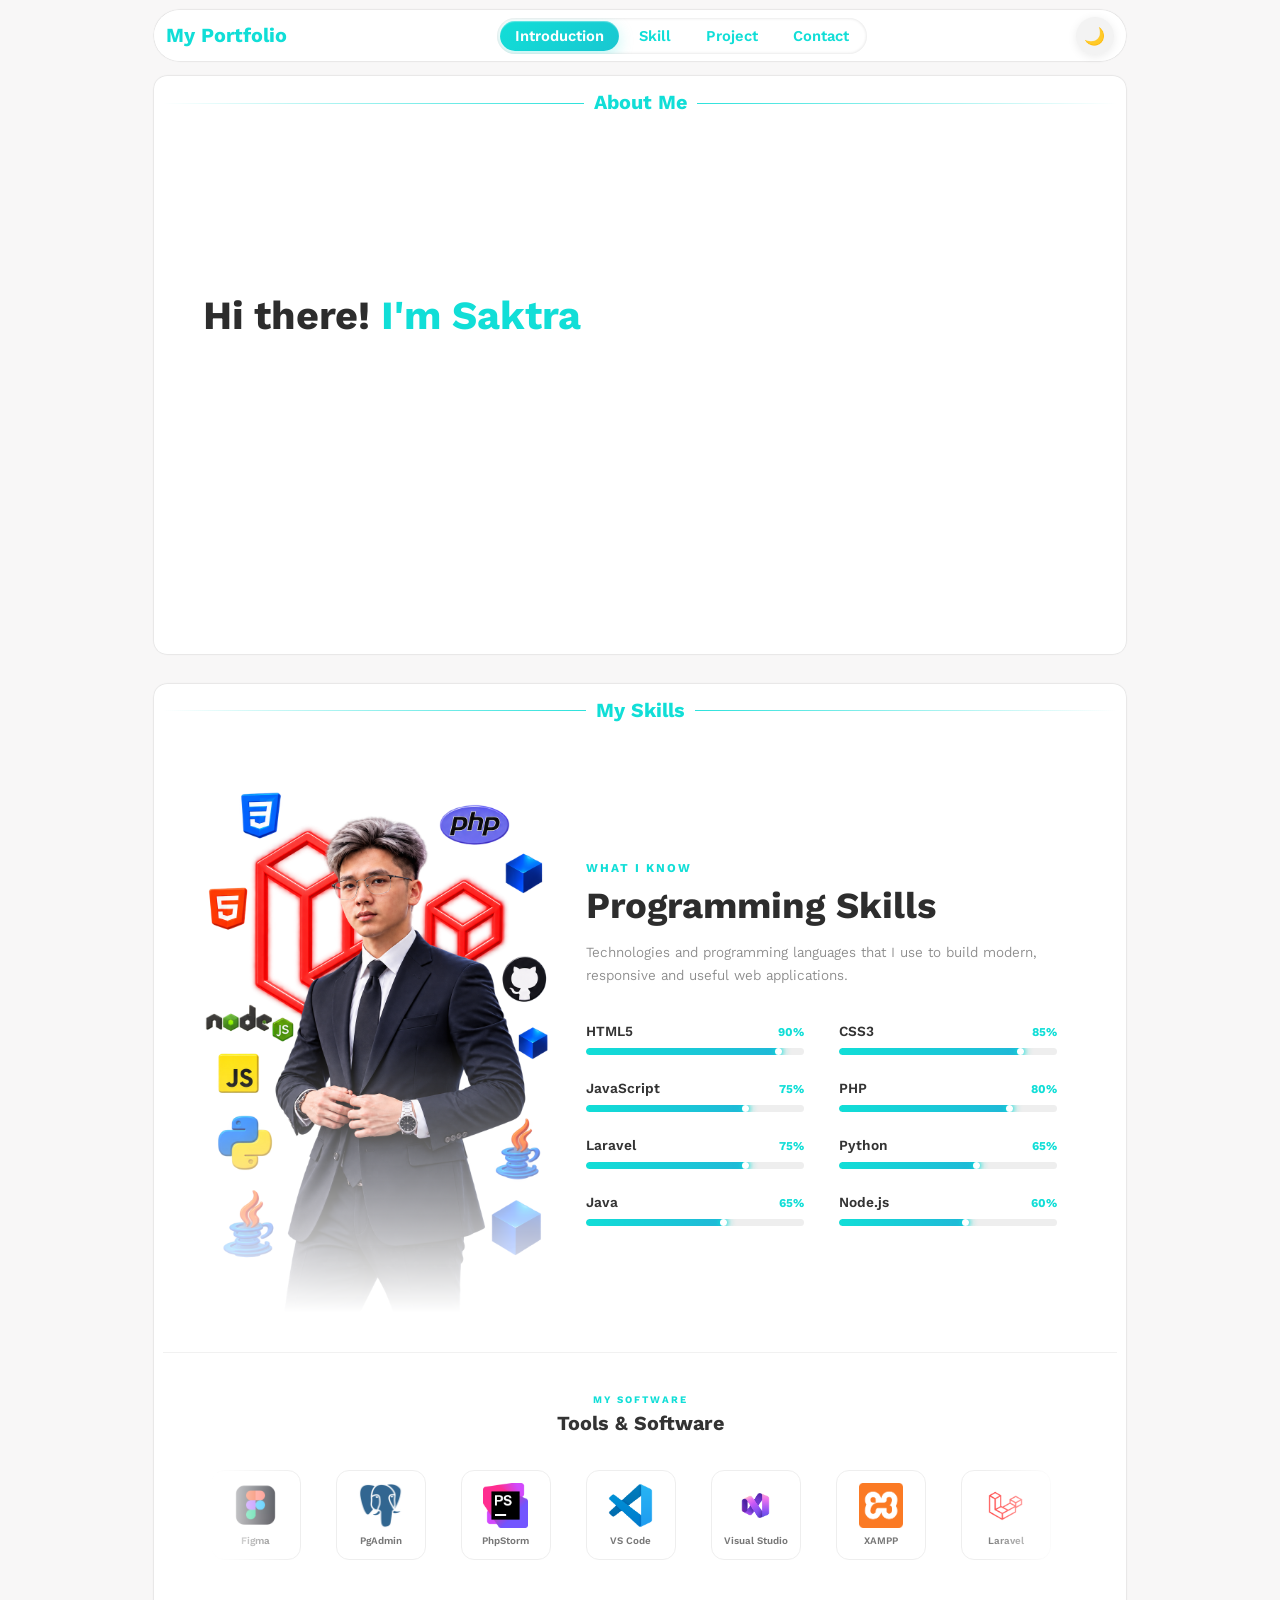
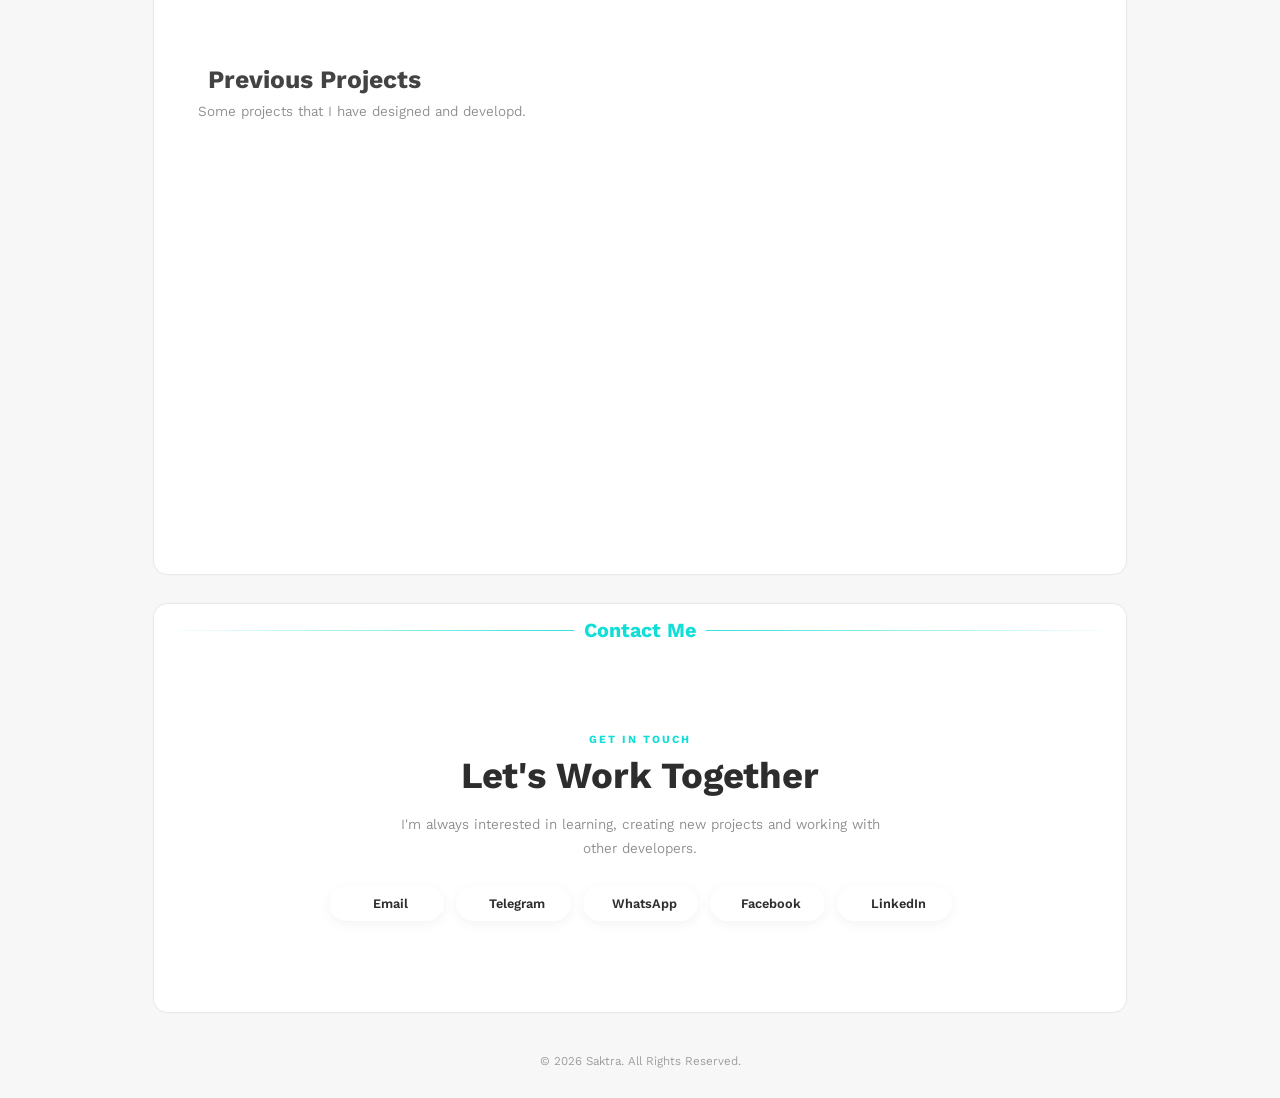
==== index.html @ 8931d5c2 "Update index.html" ====
<!doctype html>
<html lang="en">
  <head>
    <meta charset="UTF-8" />

    <meta name="viewport" content="width=device-width, initial-scale=1.0" />
    <link
      rel="stylesheet"
      href="https://cdn-uicons.flaticon.com/4.0.0/uicons-brands/css/uicons-brands.css"
    />
    <link
      rel="stylesheet"
      href="https://cdn-uicons.flaticon.com/4.0.0/uicons-bold-straight/css/uicons-bold-straight.css"
    />

    <link rel="stylesheet" href="../css/index.css" />

    <title>My Profile</title>
  </head>

  <body>
    <!-- ==================================================
     HEADER
================================================== -->

    <header>
      <h1>My Portfolio</h1>

      <nav id="navbar">
          <span class="nav-bg"></span>
          <a href="#introduction" class="nav-link active">Introduction</a>
          <a href="#skill" class="nav-link">Skill</a>
          <a href="#myProject" class="nav-link">Project</a>
          <a href="#contact" class="nav-link">Contact</a>
      </nav>

      <button id="themeToggle" class="theme-toggle" aria-label="Change theme">
          <span class="theme-icon">🌙</span>
      </button>
    </header>

    <!-- ==================================================
     MAIN
================================================== -->

    <main>
      <!-- ==================================================
         ABOUT ME
    ================================================== -->

      <section id="introduction">
        <div class="about">
          <hr class="hr-text" data-content="About Me" />

          <div class="about-me">
            <!-- ===============================
                     TEXT
                ================================ -->

            <div class="text">
              <h2>
                <span id="helloText" class="hello-text"></span>

                <span id="nameText" class="name-text"></span>
              </h2>

              <p id="text1"></p>

              <p id="text2"></p>

              <p id="text3"></p>
            </div>
          </div>
        </div>
      </section>

      <!-- ==================================================
         SKILLS
    ================================================== -->

      <aside id="skill">
        <hr class="hr-text" data-content="My Skills" />

        <div class="skill-section">
          <!-- ==================================================
                 LEFT PHOTO
            ================================================== -->

          <div class="skill-photo">
            <img src="/image/my_photo4.png" alt="Saktra" />
          </div>

          <!-- ==================================================
                 RIGHT SKILLS
            ================================================== -->

          <div class="skill-content">
            <span class="skill-small-title"> WHAT I KNOW </span>

            <h2>Programming Skills</h2>

            <p class="skill-description">
              Technologies and programming languages that I use to build modern,
              responsive and useful web applications.
            </p>

            <div class="skills-list">
              <!-- HTML -->

              <div class="skill-item">
                <div class="skill-info">
                  <span>HTML5</span>

                  <span>90%</span>
                </div>

                <div class="skill-bar">
                  <div class="skill-progress" data-width="90%"></div>
                </div>
              </div>

              <!-- CSS -->

              <div class="skill-item">
                <div class="skill-info">
                  <span>CSS3</span>

                  <span>85%</span>
                </div>

                <div class="skill-bar">
                  <div class="skill-progress" data-width="85%"></div>
                </div>
              </div>

              <!-- JAVASCRIPT -->

              <div class="skill-item">
                <div class="skill-info">
                  <span>JavaScript</span>

                  <span>75%</span>
                </div>

                <div class="skill-bar">
                  <div class="skill-progress" data-width="75%"></div>
                </div>
              </div>

              <!-- PHP -->

              <div class="skill-item">
                <div class="skill-info">
                  <span>PHP</span>

                  <span>80%</span>
                </div>

                <div class="skill-bar">
                  <div class="skill-progress" data-width="80%"></div>
                </div>
              </div>

              <!-- LARAVEL -->

              <div class="skill-item">
                <div class="skill-info">
                  <span>Laravel</span>

                  <span>75%</span>
                </div>

                <div class="skill-bar">
                  <div class="skill-progress" data-width="75%"></div>
                </div>
              </div>

              <!-- PYTHON -->

              <div class="skill-item">
                <div class="skill-info">
                  <span>Python</span>

                  <span>65%</span>
                </div>

                <div class="skill-bar">
                  <div class="skill-progress" data-width="65%"></div>
                </div>
              </div>

              <!-- JAVA -->

              <div class="skill-item">
                <div class="skill-info">
                  <span>Java</span>

                  <span>65%</span>
                </div>

                <div class="skill-bar">
                  <div class="skill-progress" data-width="65%"></div>
                </div>
              </div>

              <!-- NODE -->

              <div class="skill-item">
                <div class="skill-info">
                  <span>Node.js</span>

                  <span>60%</span>
                </div>

                <div class="skill-bar">
                  <div class="skill-progress" data-width="60%"></div>
                </div>
              </div>
            </div>
          </div>
        </div>

        <!-- ==================================================
             SOFTWARE / TOOLS
        ================================================== -->

        <div class="skill-tools">
          <div class="tools-title">
            <span> MY SOFTWARE </span>

            <h3>Tools & Software</h3>
          </div>

          <div class="tools-container">
            <div class="tools-wrapper">
              <!-- ===============================
                         FIRST GROUP
                    ================================ -->

              <div class="tool-item">
                <img src="/image/figma.png" alt="Figma" />

                <span> Figma </span>
              </div>

              <div class="tool-item">
                <img src="/image/pgadmin.png" alt="PgAdmin" />

                <span> PgAdmin </span>
              </div>

              <div class="tool-item">
                <img src="/image/PhpStorm.png" alt="PhpStorm" />

                <span> PhpStorm </span>
              </div>

              <div class="tool-item">
                <img src="/image/vs_code.png" alt="VS Code" />

                <span> VS Code </span>
              </div>

              <div class="tool-item">
                <img src="/image/vs_stu.png" alt="Visual Studio" />

                <span> Visual Studio </span>
              </div>

              <div class="tool-item">
                <img src="/image/xampp.png" alt="XAMPP" />

                <span> XAMPP </span>
              </div>

              <div class="tool-item">
                <img src="/image/laravel.png" alt="Laravel" />

                <span> Laravel </span>
              </div>

              <!-- ===============================
                         DUPLICATE FOR LOOP
                    ================================ -->

              <div class="tool-item">
                <img src="/image/figma.png" alt="Figma" />

                <span> Figma </span>
              </div>

              <div class="tool-item">
                <img src="/image/pgadmin.png" alt="PgAdmin" />

                <span> PgAdmin </span>
              </div>

              <div class="tool-item">
                <img src="/image/PhpStorm.png" alt="PhpStorm" />

                <span> PhpStorm </span>
              </div>

              <div class="tool-item">
                <img src="/image/vs_code.png" alt="VS Code" />

                <span> VS Code </span>
              </div>

              <div class="tool-item">
                <img src="/image/vs_stu.png" alt="Visual Studio" />

                <span> Visual Studio </span>
              </div>

              <div class="tool-item">
                <img src="/image/xampp.png" alt="XAMPP" />

                <span> XAMPP </span>
              </div>

              <div class="tool-item">
                <img src="/image/laravel.png" alt="Laravel" />

                <span> Laravel </span>
              </div>
            </div>
          </div>
        </div>

        <!-- ==================================================
         PROJECT
    ================================================== -->

        <div class="contianer-project" id="myProject">
          <h1><i class="fi fi-bs-workflow-setting"></i> Previous Projects</h1>
          <p>Some projects that I have designed and developd.</p>

          <div class="gr-box">
            <div class="box" id="system">
                <a href="project/system/system_cle/app/index.html">
                  <img src="../image/web.png" alt="">
                  <div class="container-box">
                    <div class="icon-box">
                      <i class="fi fi-brands-microsoft-edge"></i>
                    </div>
                    <div>
                      <p>System</p>
                    </div>
                  </div>
                </a>
            </div>

            <div class="box" id="website">
              <a href="#">
                <img src="../image/website.png" alt="">
                <div class="container-box">
                  <div class="icon-box">
                    <i class="fi fi-brands-github"></i>
                  </div>
                  <div>
                    <p>Website</p>
                  </div>
                </div>
              </a>
            </div>

            <div class="box" id="fun">
              <a href="project/ai/website_ai/web/index.html">
                <img src="../image/robot.png" alt="">
                <div class="container-box">
                  <div class="icon-box">
                    <i class="fi fi-brands-soundcloud"></i>
                  </div>
                  <div>
                    <p>For Fun</p>
                  </div>
                </div>
              </a>
            </div>
          </div>
        </div>
      </aside>

      <!-- ==================================================
         CONTACT
    ================================================== -->

      <article id="contact">
        <hr class="hr-text" data-content="Contact Me" />

        <div class="contact-content">
          <span>GET IN TOUCH</span>

          <h2>Let's Work Together</h2>

          <p>
            I'm always interested in learning, creating new projects and working
            with other developers.
          </p>

          <div class="contact-links">

            <!-- EMAIL -->
            <a href="mailto:saktra50@gmail.com"
              class="contact-social"
              title="Email">
              <i class="fi fi-bs-envelope"></i>
              <span>Email</span>
            </a>

            <!-- TELEGRAM -->
            <a href="https://t.me/sak01345"
              target="_blank"
              rel="noopener noreferrer"
              class="contact-social"
              title="Telegram">
              <i class="fi fi-brands-telegram"></i>
              <span>Telegram</span>
            </a>

            <!-- WHATSAPP -->
            <a href="https://wa.me/https://wa.me/qr/4WCIQ43LUJYQL1"
              target="_blank"
              rel="noopener noreferrer"
              class="contact-social"
              title="WhatsApp">
              <i class="fi fi-brands-whatsapp"></i>
              <span>WhatsApp</span>
            </a>

            <!-- FACEBOOK -->
            <a href="https://www.facebook.com/share/1QGTrPwDQg/?mibextid=wwXIfr"
              target="_blank"
              rel="noopener noreferrer"
              class="contact-social"
              title="Facebook">
              <i class="fi fi-brands-facebook"></i>
              <span>Facebook</span>
            </a>

            <!-- LINKEDIN -->
            <a href="https://www.linkedin.com/in/peann-phuong-saktra-959ab1427?utm_source=share_via&utm_content=profile&utm_medium=member_ios"
              target="_blank"
              rel="noopener noreferrer"
              class="contact-social"
              title="LinkedIn">
              <i class="fi fi-brands-linkedin"></i>
              <span>LinkedIn</span>
            </a>

          </div>
        </div>
      </article>
    </main>

    <!-- ==================================================
     FOOTER
================================================== -->

    <footer>
      <p>© 2026 Saktra. All Rights Reserved.</p>
    </footer>

    <script src="/js/index.js"></script>
  </body>
</html>
---- css/index.css ----
@import url("https://fonts.googleapis.com/css2?family=Kantumruy+Pro:wght@400;500;600;700;800&display=swap");

/* ==================================================
   RESET
================================================== */

* {
  margin: 0;
  padding: 0;

  box-sizing: border-box;

  font-family: "Kantumruy Pro", sans-serif;
}

html {
  scroll-behavior: smooth;
}

section,
aside,
article {
  scroll-margin-top: 100px;
}

body {
  background: #f8f7f7;

  color: #2d2d2d;
}

/* ==================================================
   HR TITLE
================================================== */

.hr-text {
  border: none;

  position: relative;

  text-align: center;

  margin: 5px 0 10px;
}

.hr-text::before {
  content: "";

  position: absolute;

  left: 0;

  top: 50%;

  width: 100%;

  height: 1px;

  background: linear-gradient(to right, transparent, #11ded7, transparent);
}

.hr-text::after {
  content: attr(data-content);

  position: relative;

  padding: 0 10px;

  background: #fff;

  color: #11ded7;

  font-size: 20px;

  font-weight: 700;
}

/* ==================================================
   HEADER
================================================== */

header {
  display: flex;

  align-items: center;

  justify-content: space-between;

  padding: 0.5% 1%;

  margin: 0.5% 20%;

  background: rgba(255, 255, 255, 0.95);

  border-radius: 50px;

  box-shadow: 0 0 1px 0.5px #dadada;

  position: sticky;

  top: 10px;

  z-index: 1000;

  isolation: isolate;

  backdrop-filter: blur(10px);

  -webkit-backdrop-filter: blur(10px);
}

header h1 {
  font-size: 20px;

  font-weight: 800;

  color: #11ded7;
}

/* ==================================================
   NAVIGATION
================================================== */

nav {
  display: flex;
  align-items: center;
  gap: 5px;
  position: relative;
  padding: 3px;
  background: #fff;
  border-radius: 50px;
  box-shadow: 0 0 3px 0.5px #e4e4e4 inset;
  overflow: hidden;
}

/* ==================================================
   NAV LINKS
================================================== */

nav a {
  position: relative;
  z-index: 2;
  padding: 6px 15px;
  color: #11ded7;
  font-size: 15px;
  font-weight: 600;
  text-decoration: none;
  white-space: nowrap;
  border-radius: 50px;
  transition:
    color 0.3s ease,
    transform 0.25s ease;
}

nav a:hover:not(.active) {
  color: #08bdb7;
  transform: translateY(-1px);
}

nav a.active {
  color: #fff;
}
/* ==================================================
   NAV MOVING BACKGROUND
================================================== */

.nav-bg {
  position: absolute;
  top: 3px;
  left: 0;
  height: calc(100% - 6px);
  background: linear-gradient(135deg, #11ded7, #19c7d1);
  border-radius: 50px;
  z-index: 1;
  pointer-events: none;
  transition:
    transform 0.55s cubic-bezier(0.22, 1, 0.36, 1),
    width 0.55s cubic-bezier(0.22, 1, 0.36, 1);
  box-shadow:
    0 5px 15px rgba(17, 222, 215, 0.25),
    inset 0 1px 1px rgba(255, 255, 255, 0.35);
}

/* ==================================================
   MAIN
================================================== */

main {
  padding: 1% 20%;

  height: auto;
}

/* ==================================================
   SECTION
================================================== */

section,
aside,
article {
  background: #fff;

  width: 100%;

  height: auto;

  padding: 1%;

  box-shadow: 0 0 1px 0.5px #dadada;

  border-radius: 13px;
}

aside,
article {
  margin-top: 30px;
}

/* ==================================================
   ABOUT
================================================== */

.about {
  height: 100%;

  position: relative;

  overflow: hidden;
}

.about-me {
  min-height: 520px;

  display: flex;

  align-items: center;

  justify-content: space-between;

  position: relative;

  overflow: hidden;
}

/* ==================================================
   ABOUT TEXT
================================================== */

.about-me .text {
  position: relative;

  z-index: 10;

  width: 650px;

  padding: 90px 50px;

  animation: textContainerShow 0.8s ease forwards;
}

.about-me .text h2 {
  color: #2d2d2d;

  font-size: 2.5rem;

  font-weight: 800;

  line-height: 1.3;

  margin-bottom: 25px;
}

.hello-text {
  color: #2d2d2d;
}

.name-text {
  color: #11ded7;
}

.about-me .text p {
  color: gray;

  font-size: 14px;

  font-weight: 400;

  line-height: 1.8;

  margin-top: 18px;

  max-width: 570px;

  min-height: 25px;
}

/* ==================================================
   TYPE CURSOR
================================================== */

.typing-active::after {
  content: "|";

  color: #11ded7;

  font-weight: 900;

  margin-left: 3px;

  animation: blinkCursor 0.7s infinite;
}

@keyframes blinkCursor {
  0%,
  49% {
    opacity: 1;
  }

  50%,
  100% {
    opacity: 0;
  }
}

/* ==================================================
   ABOUT ANIMATION
================================================== */

@keyframes textContainerShow {
  from {
    opacity: 0;

    transform: translateY(15px);
  }

  to {
    opacity: 1;

    transform: translateY(0);
  }
}

/* ==================================================
   SKILL SECTION
================================================== */

.skill-section {
  display: flex;

  grid-template-columns: 42% 58%;

  align-items: center;

  min-height: 620px;

  padding: 10px 30px;
}

/* ==================================================
   SKILL PHOTO
================================================== */

.skill-photo {
  position: relative;

  display: flex;

  align-items: flex-end;

  justify-content: center;

  overflow: hidden;
}

.skill-photo img {
  position: relative;

  z-index: 2;

  width: 280px;

  max-width: 100%;

  display: block;

  object-fit: contain;

  /*
        Fade at bottom
    */

  -webkit-mask-image: linear-gradient(
    to top,

    transparent 0%,

    #000 50%,

    #000 100%
  );

  mask-image: linear-gradient(
    to top,

    transparent 0%,

    #000 50%,

    #000 100%
  );
}

/* ==================================================
   PHOTO BACKGROUND GLOW
================================================== */

/* ==================================================
   SKILL CONTENT
================================================== */

.skill-content {
  padding: 40px 30px;
}

.skill-small-title {
  display: inline-block;

  color: #11ded7;

  font-size: 12px;

  font-weight: 700;

  letter-spacing: 2px;

  margin-bottom: 8px;
}

.skill-content h2 {
  color: #2d2d2d;

  font-size: 2.3rem;

  font-weight: 800;

  line-height: 1.3;

  margin-bottom: 10px;
}

.skill-description {
  color: #8b8b8b;

  font-size: 14px;

  line-height: 1.7;

  max-width: 520px;

  margin-bottom: 35px;
}

/* ==================================================
   SKILLS LIST
================================================== */

.skills-list {
  display: grid;

  grid-template-columns: repeat(2, 1fr);

  column-gap: 35px;

  row-gap: 25px;
}

/* ==================================================
   SKILL ITEM
================================================== */

.skill-item {
  width: 100%;

  opacity: 0;

  transform: translateY(15px);

  transition:
    opacity 0.6s ease,
    transform 0.6s ease;
}

.skill-item.show {
  opacity: 1;

  transform: translateY(0);
}

/* ==================================================
   SKILL INFO
================================================== */

.skill-info {
  display: flex;

  justify-content: space-between;

  align-items: center;

  margin-bottom: 8px;
}

.skill-info span:first-child {
  color: #333;

  font-size: 14px;

  font-weight: 600;
}

.skill-info span:last-child {
  color: #11ded7;

  font-size: 12px;

  font-weight: 700;
}

/* ==================================================
   SKILL BAR
================================================== */

.skill-bar {
  width: 100%;

  height: 7px;

  background: #eeeeee;

  overflow: hidden;

  border-radius: 50px;
}

.skill-progress {
  position: relative;

  width: 0;

  height: 100%;

  background: linear-gradient(90deg, #11ded7, #20b7d7);

  border-radius: 50px;

  transition: width 1.4s cubic-bezier(0.22, 1, 0.36, 1);

  box-shadow: 0 0 10px rgba(17, 222, 215, 0.35);
}

/* ==================================================
   SKILL BAR DOT
================================================== */

.skill-progress::after {
  content: "";

  position: absolute;

  width: 7px;

  height: 7px;

  right: 0;

  top: 0;

  border-radius: 50%;

  background: #fff;

  box-shadow:
    0 0 4px #11ded7,
    0 0 8px #11ded7;
}

/* ==================================================
   TOOLS SECTION
================================================== */

.skill-tools {
  padding: 35px 0 45px;

  border-top: 1px solid #f1f1f1;
}

/* ==================================================
   TOOLS TITLE
================================================== */

.tools-title {
  text-align: center;

  margin-bottom: 10px;
}

.tools-title span {
  color: #11ded7;

  font-size: 10px;

  font-weight: 700;

  letter-spacing: 2px;
}

.tools-title h3 {
  color: #333;

  font-size: 20px;

  font-weight: 700;

  margin-top: 5px;
}

/* ==================================================
   TOOL CONTAINER
================================================== */

.tools-container {
  width: 90%;

  margin: 20px auto 0;

  padding: 15px 0;

  overflow: hidden;

  -webkit-mask-image: linear-gradient(
    to right,

    transparent,
    #000 10%,

    #000 90%,

    transparent
  );

  mask-image: linear-gradient(
    to right,

    transparent,
    #000 10%,

    #000 90%,

    transparent
  );
}

/* ==================================================
   TOOLS WRAPPER
================================================== */

.tools-wrapper {
  display: flex;

  align-items: center;

  width: max-content;

  animation: toolScroll 18s linear infinite;
}

.tools-wrapper:hover {
  animation-play-state: paused;
}

/* ==================================================
   TOOL ITEM
================================================== */

.tool-item {
  width: 90px;

  height: 90px;

  margin-right: 35px;

  padding: 10px;

  flex-shrink: 0;

  display: flex;

  flex-direction: column;

  justify-content: center;

  align-items: center;

  gap: 7px;

  background: #fff;

  border: 1px solid #eeeeee;

  border-radius: 13px;

  transition:
    transform 0.3s ease,
    box-shadow 0.3s ease,
    border-color 0.3s ease;
}

.tool-item:hover {
  transform: translateY(-7px);

  border-color: rgba(17, 222, 215, 0.8);

  box-shadow: 0 8px 25px rgba(17, 222, 215, 0.15);
}

.tool-item img {
  width: 45px;

  height: 45px;

  object-fit: contain;
}

.tool-item span {
  color: #777;

  font-size: 10px;

  font-weight: 600;
}

/* ==================================================
   TOOL SCROLL ANIMATION
================================================== */

@keyframes toolScroll {
  from {
    transform: translateX(0);
  }

  to {
    transform: translateX(-50%);
  }
}

/* ==================================================
   CONTACT
================================================== */

article {
  padding: 1%;
}

.contact-content {
  min-height: 350px;

  display: flex;

  flex-direction: column;

  align-items: center;

  justify-content: center;

  text-align: center;

  padding: 40px;
}

.contact-content > span {
  color: #11ded7;

  font-size: 11px;

  font-weight: 700;

  letter-spacing: 2px;

  margin-bottom: 8px;
}

.contact-content h2 {
  font-size: 2.3rem;

  font-weight: 800;

  color: #2d2d2d;

  margin-bottom: 15px;
}

.contact-content p {
  color: #8b8b8b;

  font-size: 14px;

  line-height: 1.7;

  max-width: 500px;

  margin-bottom: 25px;
}

/* ==================================================
   CONTACT BUTTON
================================================== */

.contact-btn {
  display: inline-block;

  padding: 10px 25px;

  background: #11ded7;

  color: #fff;

  text-decoration: none;

  font-size: 14px;

  font-weight: 600;

  border-radius: 50px;

  box-shadow: 0 6px 18px rgba(17, 222, 215, 0.3);

  transition:
    transform 0.3s ease,
    box-shadow 0.3s ease;
}

.contact-btn:hover {
  transform: translateY(-3px);

  box-shadow: 0 10px 25px rgba(17, 222, 215, 0.4);
}

/* ==================================================
   FOOTER
================================================== */

footer {
  padding: 30px 20px;

  text-align: center;
}

footer p {
  color: #999;

  font-size: 12px;
}

/* ==================================================
   PROJECT
================================================== */

.contianer-project {
  padding: 45px 35px;
  display: flex;
  flex-direction: column;
  gap: 8px;
}
.contianer-project h1 {
  display: flex;
  align-items: center;
  gap: 10px;
  color: #434343;
  font-size: 25px;
}
.contianer-project h1 i {
  color: #11ded7;
  font-size: 23px;
}

.contianer-project > p {
  color: #8b8b8b;
  font-size: 14px;
}

.gr-box {
  display: grid;
  grid-template-columns: repeat(3, minmax(0, 1fr));
  gap: 20px;
  margin-top: 25px;
}

.gr-box .box {
  width: 100%;
  min-height: 230px;
  position: relative;
  background: #fff;
  border: 1px solid #ececec;
  border-radius: 18px;
  overflow: hidden;
  opacity: 0;
  transform: translateY(35px);
  box-shadow: 0 5px 20px rgba(0, 0, 0, 0.05);
  transition:
    opacity 0.65s ease,
    transform 0.65s cubic-bezier(0.22, 1, 0.36, 1),
    box-shadow 0.35s ease,
    border-color 0.35s ease;
}

.gr-box .box.show {
  opacity: 1;
  transform: translateY(0);
}

.gr-box .box:hover {
  transform: translateY(-8px);
  border-color: rgba(17, 222, 215, 0.6);
  box-shadow: 0 15px 35px rgba(17, 222, 215, 0.15);
}

.gr-box .box::before {
  content: "";
  position: absolute;
  top: 0;
  left: 50%;
  width: 0;
  height: 3px;
  background: linear-gradient(90deg, #11ded7, #20b7d7);
  transform: translateX(-50%);
  transition: width 0.4s ease;
  z-index: 5;
}

.gr-box .box:hover::before {
  width: 100%;
}

.gr-box .box > a {
  width: 100%;
  height: 100%;
  min-height: 230px;
  display: flex;
  flex-direction: column;
  color: inherit;
  text-decoration: none;
}

.gr-box .box img {
  width: 100%;
  height: 135px;
  display: block;
  object-fit: cover;
  transition: transform 0.5s cubic-bezier(0.22, 1, 0.36, 1);
}
.gr-box .box:hover img {
  transform: scale(1.06);
}

/* CARD CONTENT */
.container-box {
  flex: 1;
  padding: 20px;
  display: flex;
  flex-direction: column;
  align-items: center;
  justify-content: center;
  gap: 12px;
  text-align: center;
}

/* CARDS WITHOUT IMAGE */
#website .container-box,
#fun .container-box {
  min-height: 230px;
}

/* ICON */
.icon-box {
  width: 65px;
  height: 65px;
  display: flex;
  align-items: center;
  justify-content: center;
  background: rgba(17, 222, 215, 0.08);
  border: 1px solid rgba(17, 222, 215, 0.15);
  border-radius: 16px;
  transition:
    transform 0.35s ease,
    background 0.35s ease,
    box-shadow 0.35s ease;
}
.icon-box i {
  display: flex;
  color: #11ded7;
  font-size: 30px;
}
.gr-box .box:hover .icon-box {
  transform: translateY(-4px) rotate(-3deg);
  background: #11ded7;
  box-shadow: 0 8px 20px rgba(17, 222, 215, 0.25);
}
.gr-box .box:hover .icon-box i {
  color: #fff;
}

/* TEXT */
.container-box p {
  color: #555;
  font-size: 16px;
  font-weight: 600;
  transition: color 0.3s ease;
}
.gr-box .box:hover .container-box p {
  color: #11aaa5;
}

/* RESPONSIVE */
@media (max-width: 850px) {
  .gr-box {
    grid-template-columns: repeat(2, 1fr);
  }
}
@media (max-width: 600px) {
  .contianer-project {
    padding: 30px 10px;
  }
  .contianer-project h1 {
    font-size: 21px;
  }
  .gr-box {
    grid-template-columns: 1fr;
    gap: 15px;
  }
  .gr-box .box,
  .gr-box .box > a {
    min-height: 210px;
  }
}
@media (prefers-reduced-motion: reduce) {
  .gr-box .box {
    opacity: 1;
    transform: none;
    transition: none;
  }
}

/* ==================================================
   RESPONSIVE LAPTOP
================================================== */

@media (max-width: 1400px) {
  header {
    margin: 0.5% 12%;
  }

  main {
    padding: 1% 12%;
  }

  .about-me .text {
    width: 600px;

    padding: 80px 40px;
  }

  .skill-photo img {
    width: 400px;
  }
}

/* ==================================================
   RESPONSIVE TABLET
================================================== */

@media (max-width: 1100px) {
  header {
    margin: 10px 5%;
  }

  main {
    padding: 1% 5%;
  }

  .about-me {
    min-height: 500px;
  }

  .about-me .text {
    width: 70%;

    padding: 60px 30px;
  }

  .about-me .text h2 {
    font-size: 2.1rem;
  }

  .skill-section {
    grid-template-columns:
      40%
      60%;

    padding: 30px 15px;
  }

  .skill-photo {
    min-height: 430px;
  }

  .skill-photo img {
    width: 350px;
  }

  .skill-content {
    padding: 20px;
  }

  .skill-content h2 {
    font-size: 2rem;
  }

  .skills-list {
    grid-template-columns: 1fr;
  }
}

/* ==================================================
   SMALL TABLET
================================================== */

@media (max-width: 850px) {
  header {
    flex-direction: column;

    gap: 10px;

    padding: 10px 15px;

    border-radius: 20px;
  }

  nav {
    width: 100%;

    justify-content: center;
  }

  nav a {
    font-size: 14px;

    padding: 5px 10px;
  }

  .about-me .text {
    width: 100%;

    text-align: center;

    padding: 60px 30px;
  }

  .skill-section {
    grid-template-columns: 1fr;

    padding: 30px 20px;
  }

  .skill-content {
    order: 1;

    padding: 20px 10px;
  }

  .skill-photo {
    order: 2;

    min-height: auto;

    margin-top: 20px;
  }

  .skill-photo img {
    width: 350px;
  }

  .skills-list {
    grid-template-columns: repeat(2, 1fr);
  }
}

/* ==================================================
   MOBILE
================================================== */

@media (max-width: 600px) {
  header {
    margin: 8px 10px;

    top: 5px;
  }

  header h1 {
    font-size: 17px;
  }

  nav {
    overflow-x: auto;

    justify-content: flex-start;
  }

  nav::-webkit-scrollbar {
    display: none;
  }

  nav a {
    white-space: nowrap;

    font-size: 12px;

    padding: 5px 9px;
  }

  main {
    padding: 10px;
  }

  section,
  aside,
  article {
    padding: 10px;
  }

  .about-me {
    min-height: 450px;
  }

  .about-me .text {
    padding: 50px 15px;
  }

  .about-me .text h2 {
    font-size: 1.8rem;
    margin-bottom: 20px;
  }

  .about-me .text p {
    font-size: 13px;

    line-height: 1.7;
  }

  .skill-section {
    padding: 25px 10px;
  }

  .skill-content {
    padding: 15px 5px;
  }

  .skill-content h2 {
    font-size: 1.7rem;
  }

  .skill-description {
    font-size: 13px;
  }

  .skills-list {
    grid-template-columns: 1fr;

    gap: 22px;
  }

  .skill-photo img {
    width: 300px;
  }

  .tool-item {
    width: 75px;

    height: 75px;

    margin-right: 20px;
  }

  .tool-item img {
    width: 37px;

    height: 37px;
  }

  .tool-item span {
    font-size: 8px;
  }

  .contact-content {
    padding: 40px 15px;
  }

  .contact-content h2 {
    font-size: 1.8rem;
  }
}

/* ==================================================
   VERY SMALL MOBILE
================================================== */

@media (max-width: 400px) {
  .about-me .text h2 {
    font-size: 1.55rem;
  }

  .about-me .text p {
    font-size: 12px;
  }

  .skill-content h2 {
    font-size: 1.5rem;
  }

  .skill-photo img {
    width: 260px;
  }
}

/* ==================================================
   LIGHT / DARK MODE
================================================== */
body {
  transition:
    background 0.4s ease,
    color 0.4s ease;
}

.theme-toggle {
  width: 38px;
  height: 38px;
  display: flex;
  align-items: center;
  justify-content: center;
  flex-shrink: 0;
  border: none;
  border-radius: 50%;
  background: #f3f3f3;
  color: #333;
  font-size: 17px;
  cursor: pointer;
  box-shadow: 0 2px 10px rgba(0, 0, 0, 0.08);
  transition:
    background 0.35s ease,
    transform 0.3s ease,
    box-shadow 0.3s ease;
}

.theme-toggle:hover {
  transform: rotate(15deg) scale(1.08);
  box-shadow: 0 5px 15px rgba(17, 222, 215, 0.2);
}

.theme-toggle:active {
  transform: scale(0.9);
}

.theme-icon {
  display: flex;
  align-items: center;
  justify-content: center;
  transition: transform 0.4s ease;
}

body.dark-mode {
  background: #111315;
  color: #f1f1f1;
}

body.dark-mode header {
  background: rgba(29, 31, 34, 0.95);
  box-shadow: 0 0 1px 0.5px #333;
}

body.dark-mode nav {
  background: #242629;
  box-shadow: 0 0 3px 0.5px #111 inset;
}

body.dark-mode nav a {
  color: #11ded7;
}

body.dark-mode nav a.active {
  color: #fff;
}

body.dark-mode section,
body.dark-mode aside,
body.dark-mode article {
  background: #1c1f22;
  box-shadow: 0 0 1px 0.5px #333;
}

body.dark-mode .hr-text::after {
  background: #1c1f22;
}

body.dark-mode .about-me .text h2,
body.dark-mode .hello-text,
body.dark-mode .skill-content h2,
body.dark-mode .tools-title h3,
body.dark-mode .contact-content h2,
body.dark-mode .contianer-project h1 {
  color: #f1f1f1;
}

body.dark-mode .about-me .text p,
body.dark-mode .skill-description,
body.dark-mode .contact-content p,
body.dark-mode .contianer-project > p {
  color: #aaa;
}

body.dark-mode .skill-info span:first-child {
  color: #ddd;
}

body.dark-mode .skill-bar {
  background: #33373b;
}

body.dark-mode .skill-tools {
  border-color: #303438;
}

body.dark-mode .tool-item {
  background: #24272a;
  border-color: #35393d;
}

body.dark-mode .tool-item span {
  color: #bbb;
}

body.dark-mode .gr-box .box {
  background: #24272a;
  border-color: #35393d;
  box-shadow: 0 5px 20px rgba(0, 0, 0, 0.25);
}

body.dark-mode .container-box p {
  color: #ddd;
}

body.dark-mode .theme-toggle {
  background: #2a2d30;
  color: #fff;
  box-shadow: 0 2px 12px rgba(0, 0, 0, 0.3);
}

body.dark-mode footer p {
  color: #777;
}

@media (max-width: 850px) {
  .theme-toggle {
    position: absolute;
    top: 10px;
    right: 12px;
  }
}

@media (max-width: 600px) {
  .theme-toggle {
    width: 34px;
    height: 34px;
    font-size: 15px;
  }
}

/* ==================================================
   DARK MODE ORANGE ACCENT
================================================== */

body.dark-mode header h1,
body.dark-mode nav a,
body.dark-mode .name-text,
body.dark-mode .typing-active::after,
body.dark-mode .skill-small-title,
body.dark-mode .skill-info span:last-child,
body.dark-mode .tools-title span,
body.dark-mode .contact-content > span,
body.dark-mode .contianer-project h1 i,
body.dark-mode .icon-box i {
  color: #ff9d1c;
}

/* NAV ACTIVE BACKGROUND */
body.dark-mode .nav-bg {
  background: linear-gradient(135deg, #ff9d1c, #e57800);
  box-shadow:
    0 5px 15px rgba(255, 157, 28, 0.3),
    inset 0 1px 1px rgba(255, 255, 255, 0.35);
}

/* HR LINE */
body.dark-mode .hr-text::before {
  background: linear-gradient(to right, transparent, #ff9d1c, transparent);
}

body.dark-mode .hr-text::after {
  color: #ff9d1c;
}

/* SKILL PROGRESS */
body.dark-mode .skill-progress {
  background: linear-gradient(90deg, #ff9d1c, #e57800);
  box-shadow: 0 0 10px rgba(255, 157, 28, 0.35);
}

body.dark-mode .skill-progress::after {
  box-shadow:
    0 0 4px #ff9d1c,
    0 0 8px #ff9d1c;
}

/* TOOL CARD */
body.dark-mode .tool-item:hover {
  border-color: rgba(255, 157, 28, 0.8);
  box-shadow: 0 8px 25px rgba(255, 157, 28, 0.15);
}

/* PROJECT CARD */
body.dark-mode .gr-box .box:hover {
  border-color: rgba(255, 157, 28, 0.6);
  box-shadow: 0 15px 35px rgba(255, 157, 28, 0.15);
}

body.dark-mode .gr-box .box::before {
  background: linear-gradient(90deg, #ff9d1c, #e57800);
}

/* PROJECT ICON */
body.dark-mode .icon-box {
  background: rgba(255, 157, 28, 0.08);
  border-color: rgba(255, 157, 28, 0.15);
}

body.dark-mode .gr-box .box:hover .icon-box {
  background: #ff9d1c;
  box-shadow: 0 8px 20px rgba(255, 157, 28, 0.25);
}

body.dark-mode .gr-box .box:hover .icon-box i {
  color: #fff;
}

body.dark-mode .gr-box .box:hover .container-box p {
  color: #ff9d1c;
}

/* CONTACT BUTTON */
body.dark-mode .contact-btn {
  background: #ff9d1c;
  box-shadow: 0 6px 18px rgba(255, 157, 28, 0.3);
}

body.dark-mode .contact-btn:hover {
  box-shadow: 0 10px 25px rgba(255, 157, 28, 0.4);
}

/* THEME BUTTON */
body.dark-mode .theme-toggle:hover {
  box-shadow: 0 5px 15px rgba(255, 157, 28, 0.25);
}

/* ==================================================
   CONTACT SOCIAL LINKS
================================================== */

.contact-links {
  display: flex;
  align-items: center;
  justify-content: center;
  flex-wrap: wrap;
  gap: 12px;
}

.contact-social {
  min-width: 115px;
  padding: 10px 16px;

  display: flex;
  align-items: center;
  justify-content: center;
  gap: 8px;

  background: var(--card-bg);

  border: 1px solid var(--border);

  border-radius: 50px;

  color: var(--text);

  text-decoration: none;

  font-size: 13px;
  font-weight: 600;

  box-shadow: 0 3px 12px rgba(0, 0, 0, 0.05);

  transition:
    transform 0.3s ease,
    color 0.3s ease,
    background 0.3s ease,
    border-color 0.3s ease,
    box-shadow 0.3s ease;
}

.contact-social i {
  display: flex;

  font-size: 17px;

  color: var(--accent);

  transition:
    color 0.3s ease,
    transform 0.3s ease;
}

.contact-social:hover {
  transform: translateY(-5px);

  background: var(--accent);

  border-color: var(--accent);

  color: #fff;

  box-shadow: 0 8px 22px var(--accent-shadow);
}

.contact-social:hover i {
  color: #fff;

  transform: scale(1.15);
}

.contact-social:active {
  transform: scale(0.96);
}

/* MOBILE */

@media (max-width: 600px) {
  .contact-links {
    width: 100%;
    gap: 10px;
  }

  .contact-social {
    width: calc(50% - 5px);
    min-width: 0;
  }
}

@media (max-width: 400px) {
  .contact-social {
    width: 100%;
  }
}
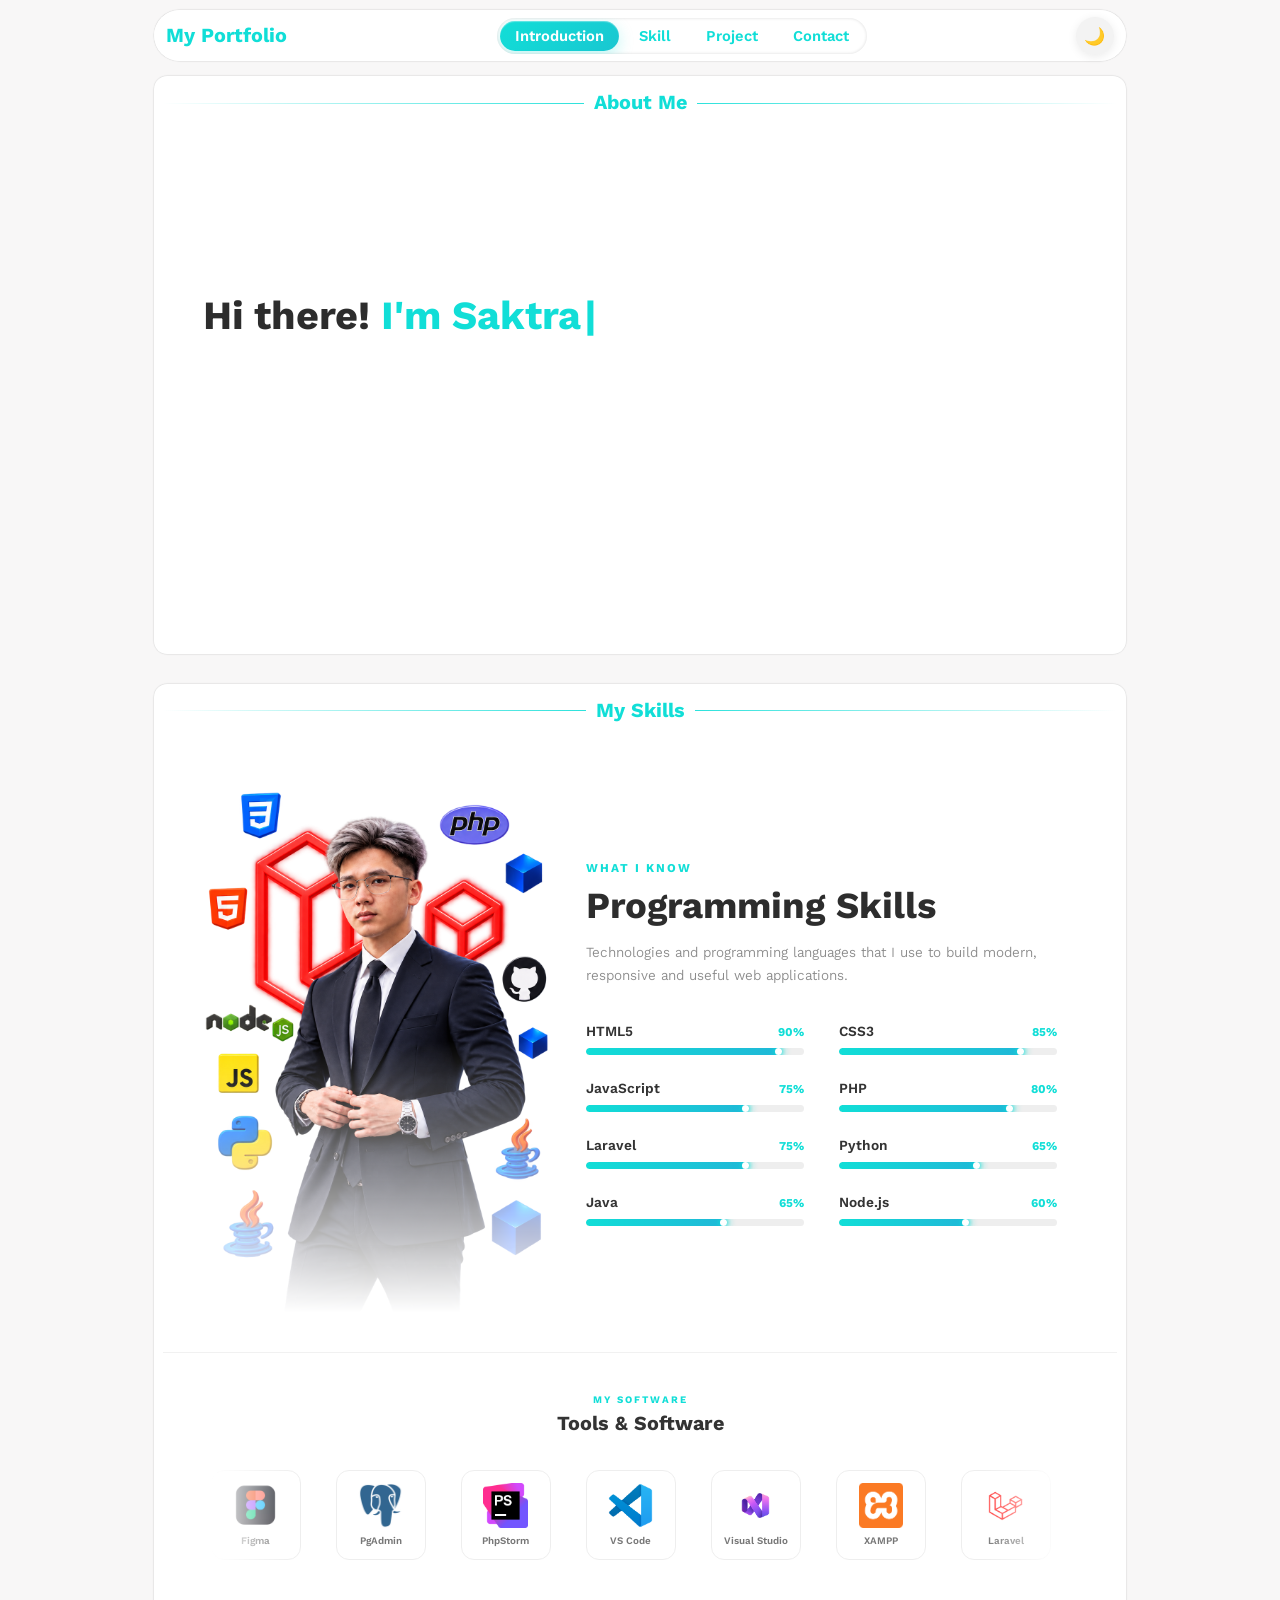
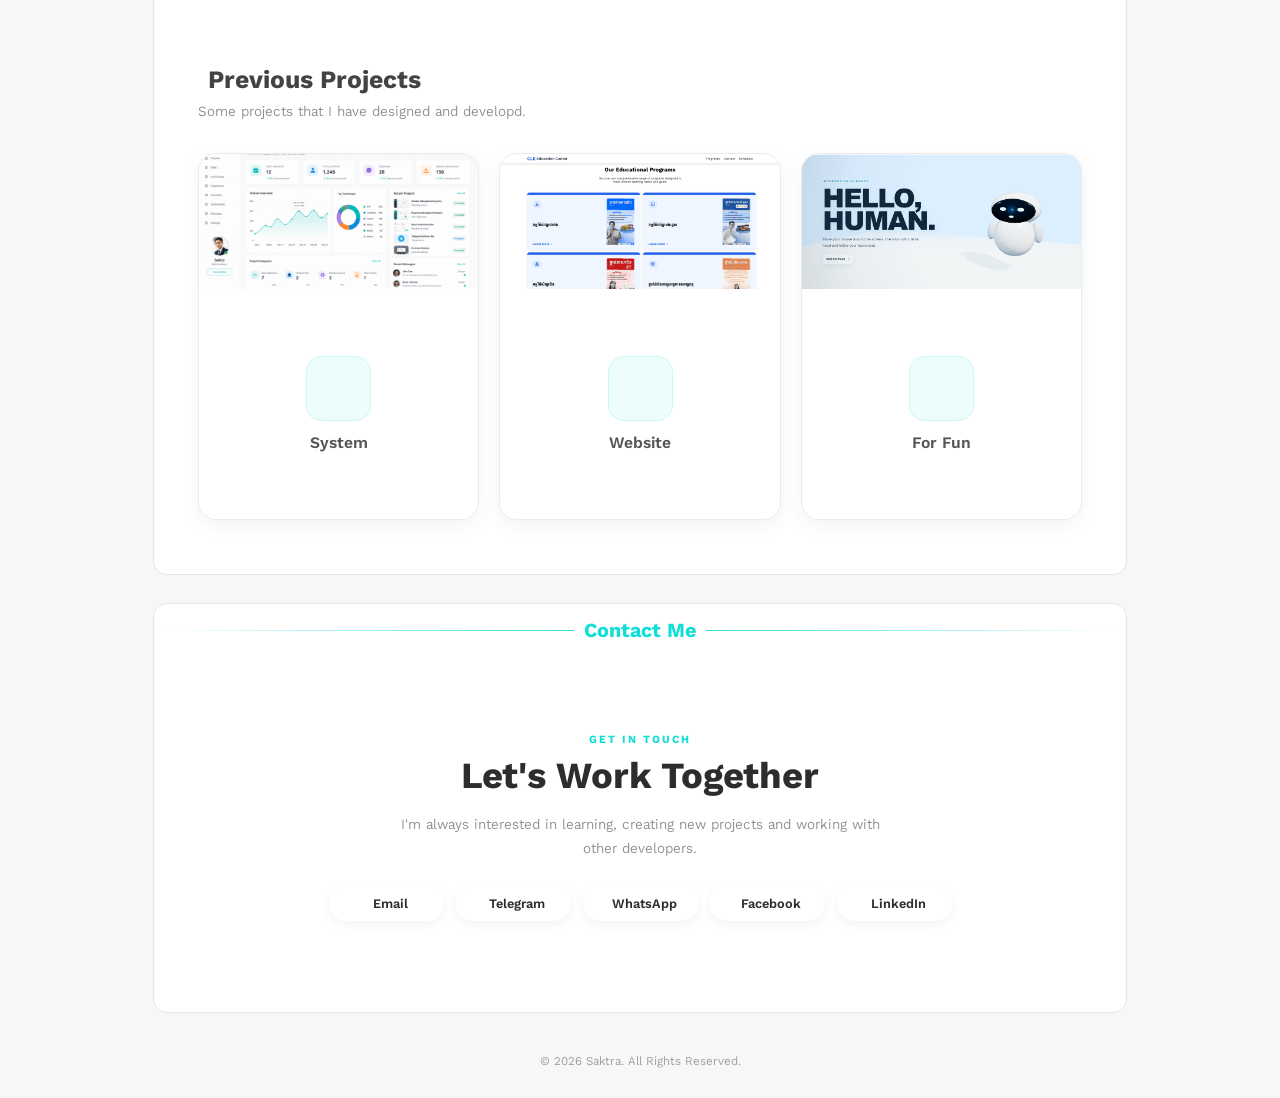
==== commit d34899df: "Restore index.html to original state Restored the original content of index.html after accidental de" ====
--- a/index.html
+++ b/index.html
@@ -13,7 +13,7 @@
       href="https://cdn-uicons.flaticon.com/4.0.0/uicons-bold-straight/css/uicons-bold-straight.css"
     />
 
-    <link rel="stylesheet" href="../css/index.css" />
+    <link rel="stylesheet" href="css/index.css" />
 
     <title>My Profile</title>
   </head>
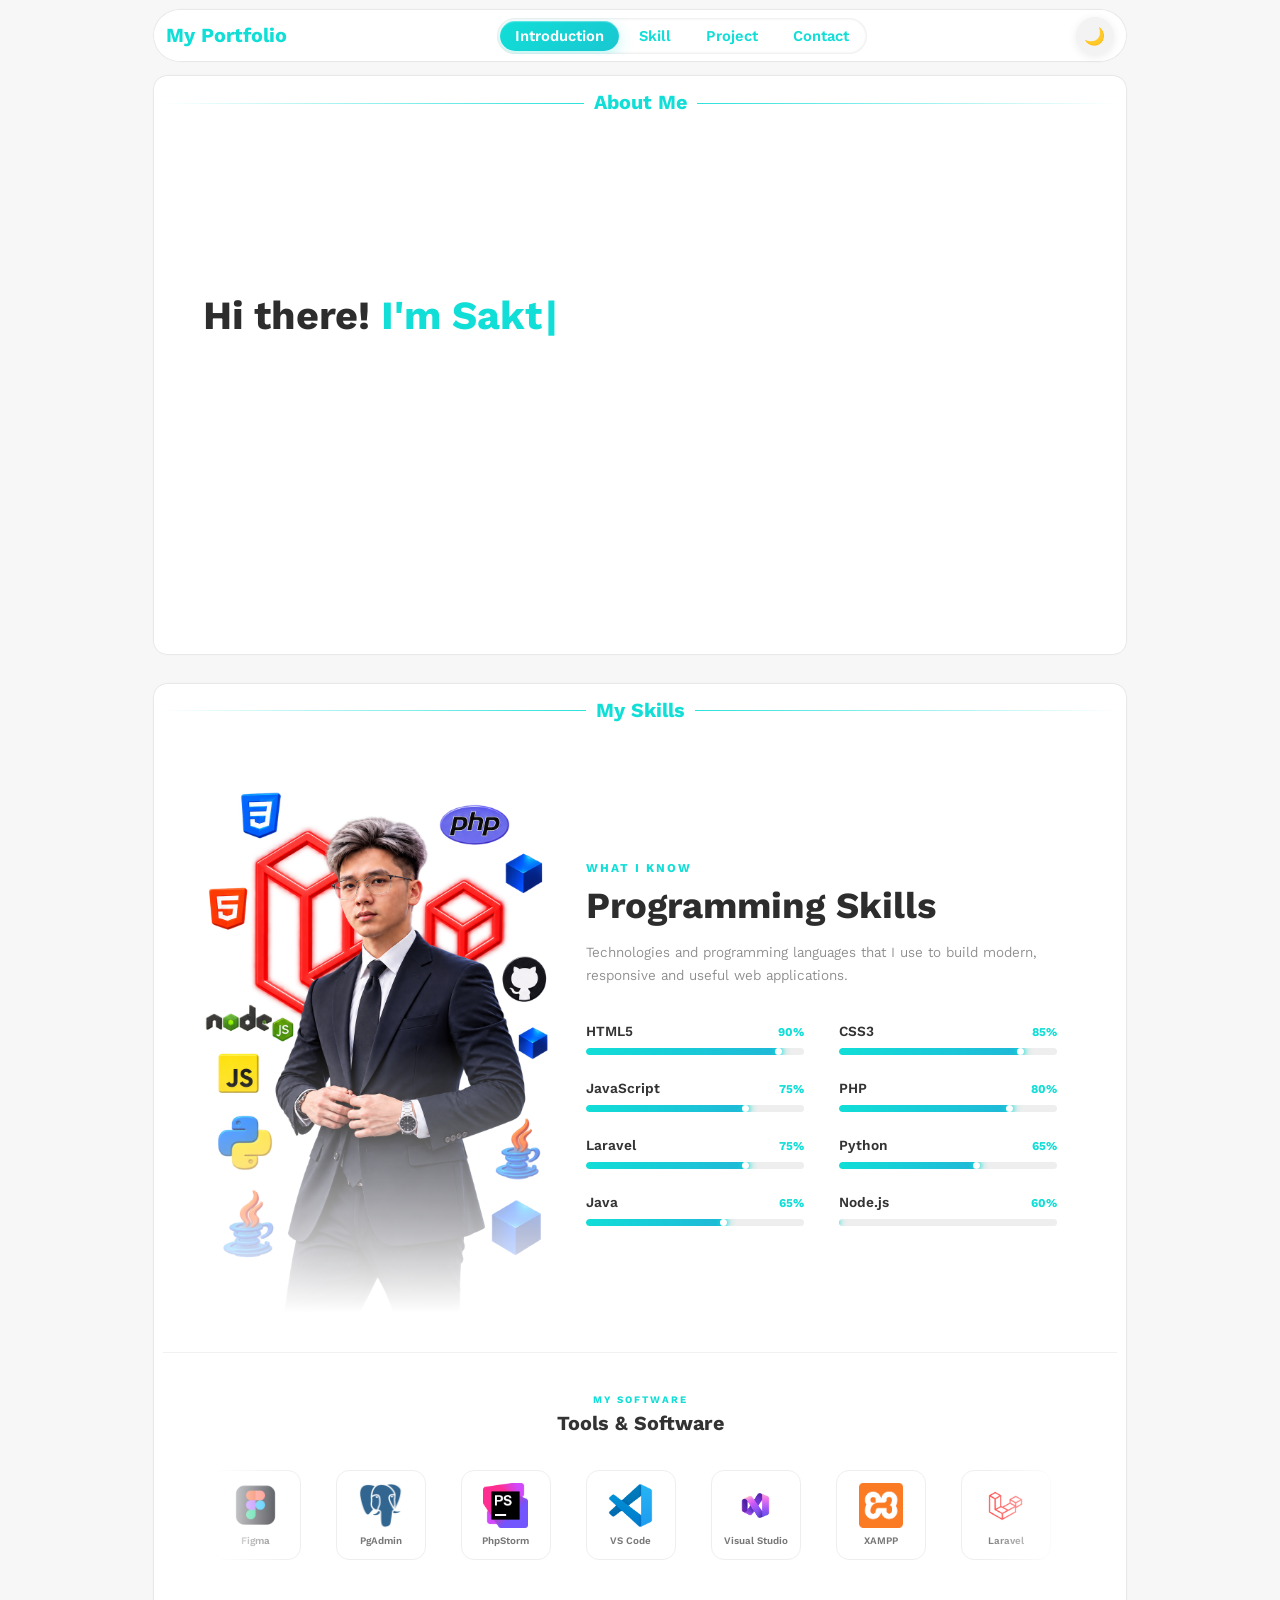
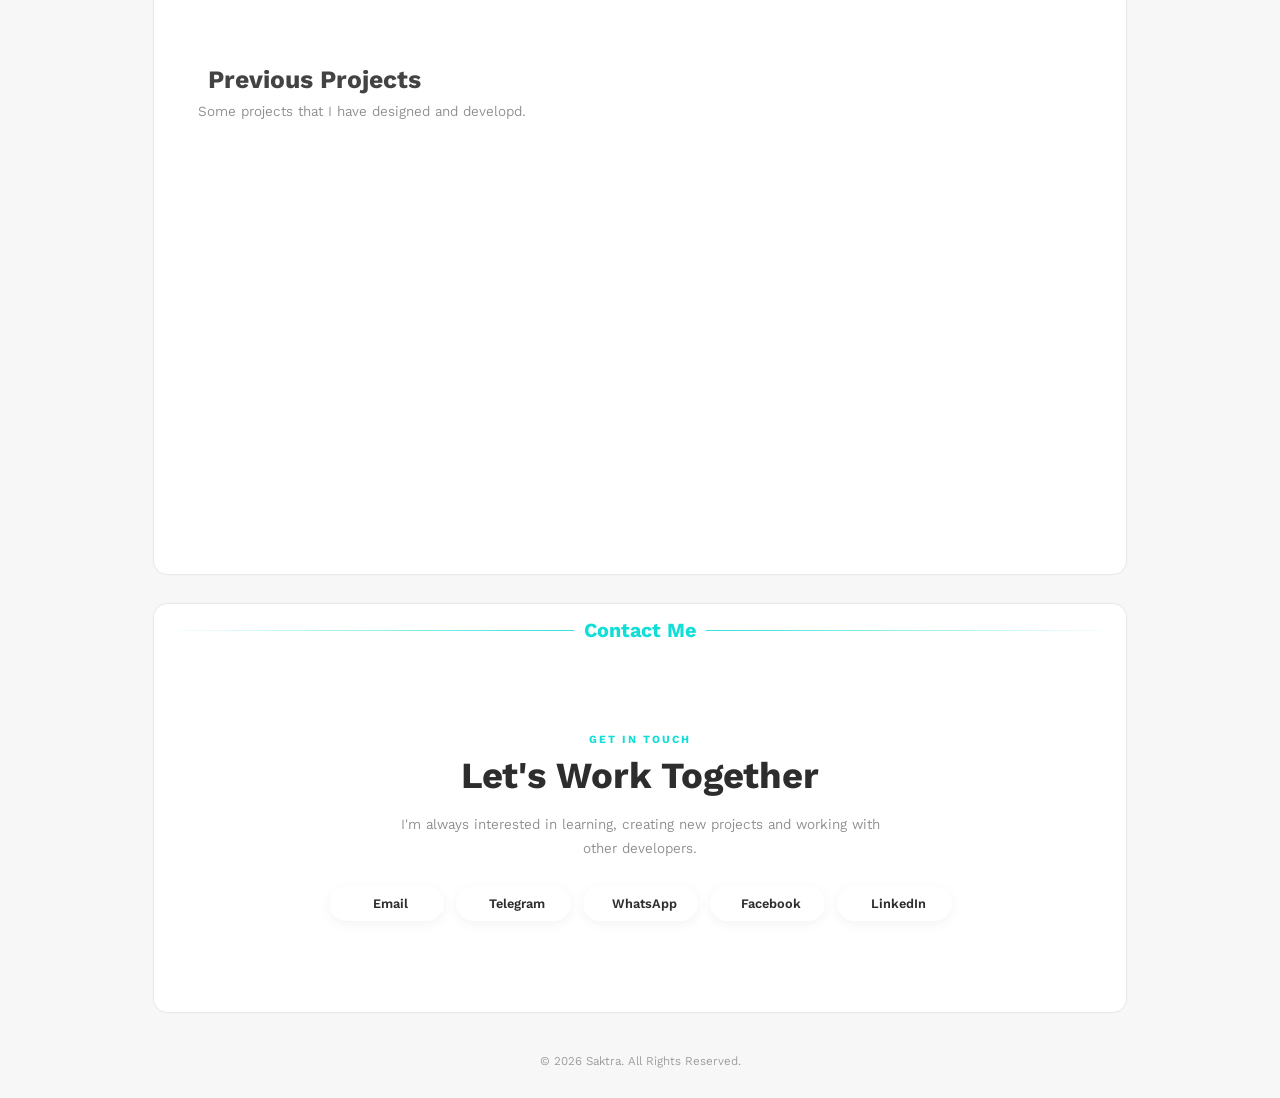
==== commit 82d3b96c: "Update index.html" ====
--- a/index.html
+++ b/index.html
@@ -13,7 +13,7 @@
       href="https://cdn-uicons.flaticon.com/4.0.0/uicons-bold-straight/css/uicons-bold-straight.css"
     />
 
-    <link rel="stylesheet" href="css/index.css" />
+    <link rel="stylesheet" href="./css/index.css" />
 
     <title>My Profile</title>
   </head>
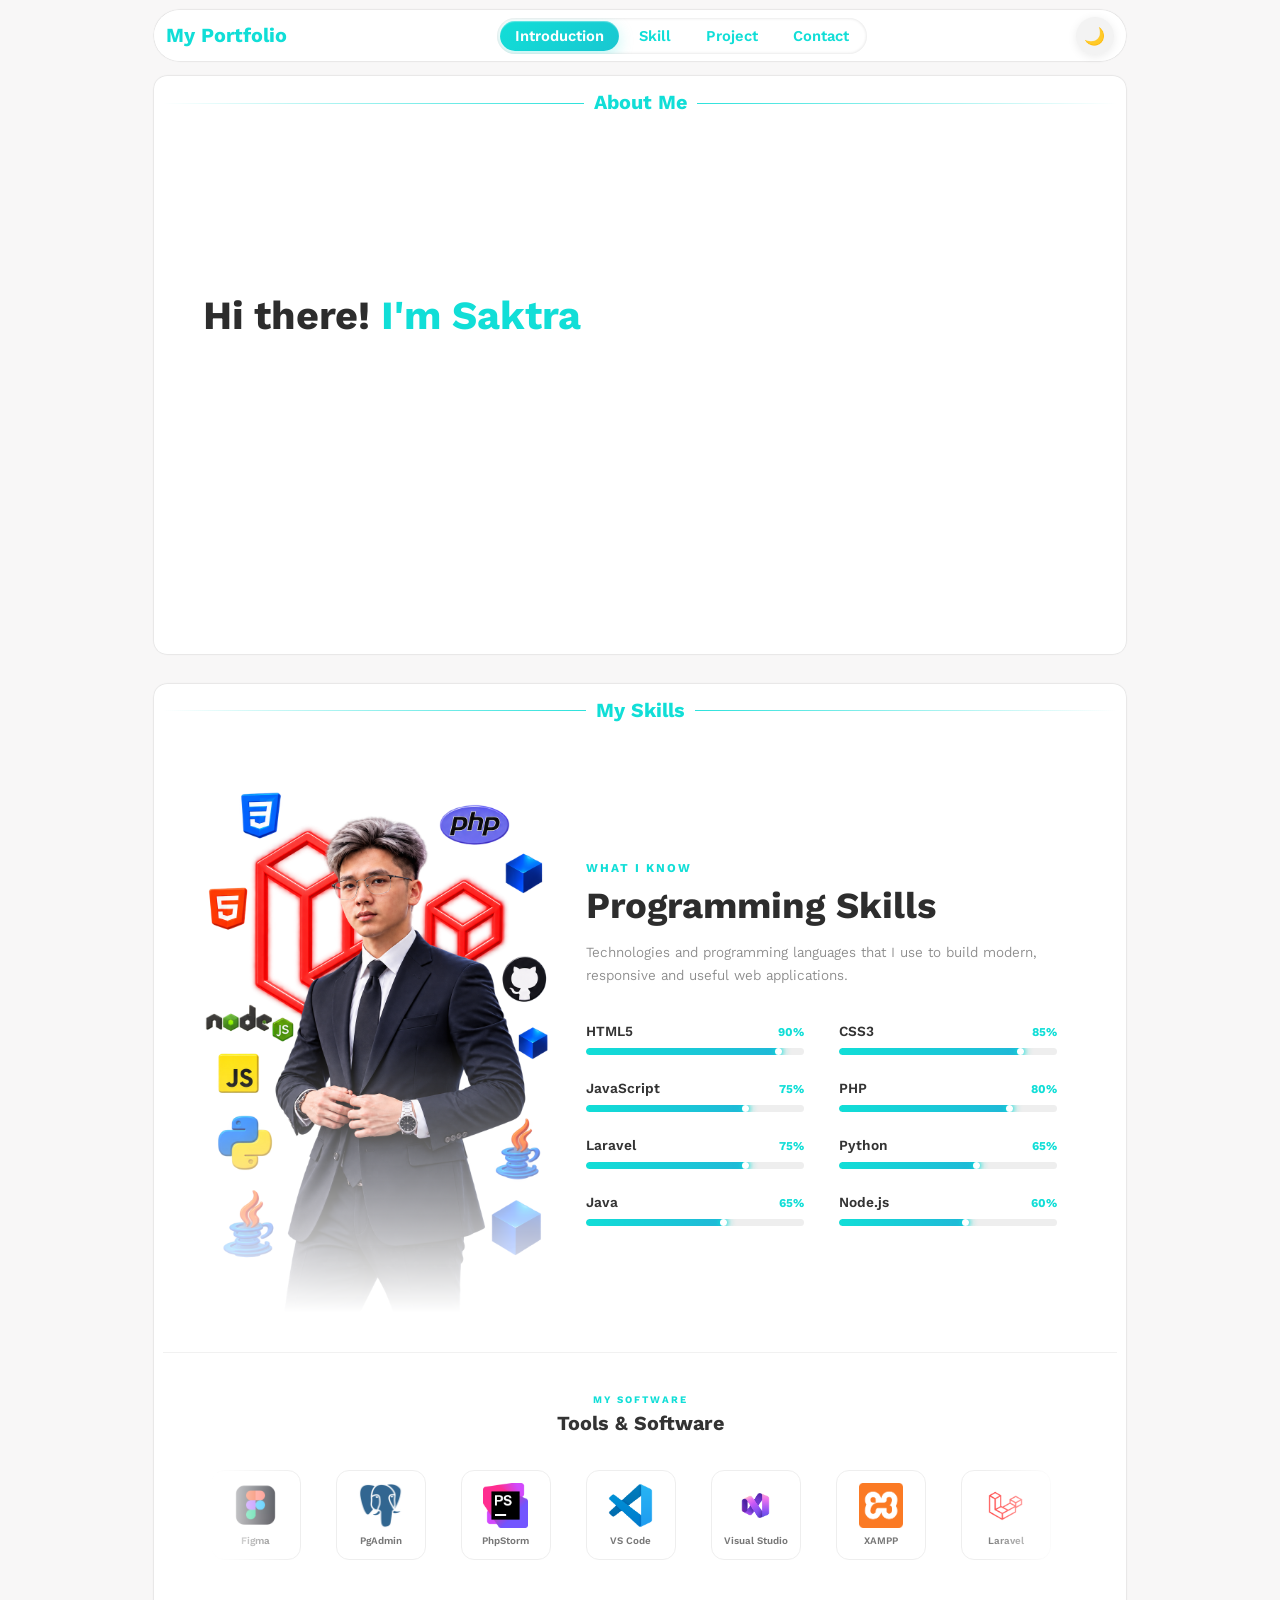
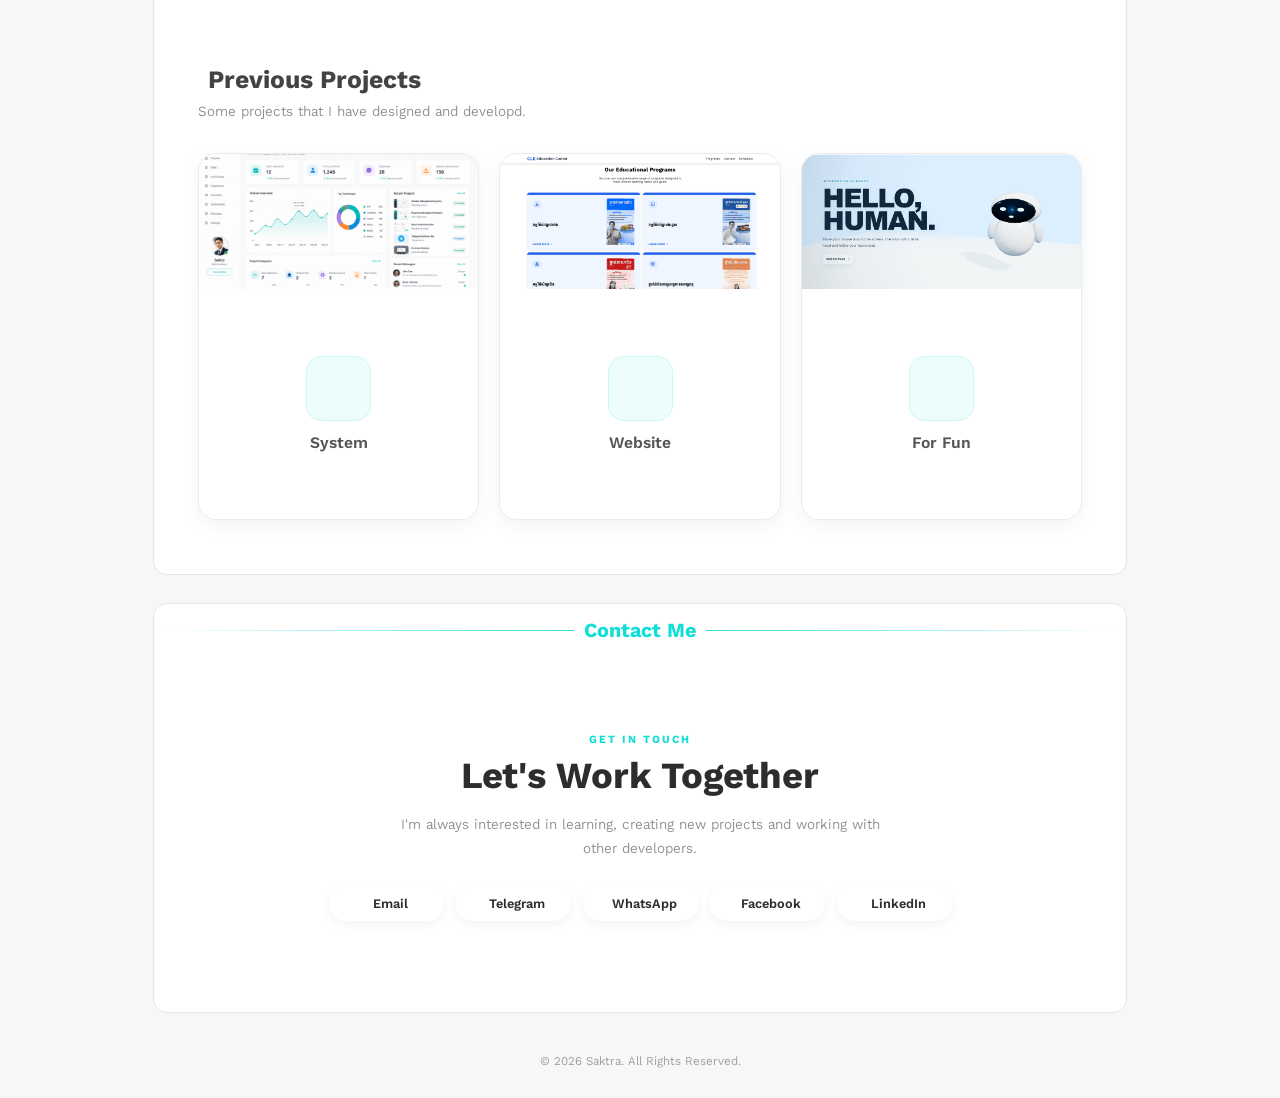
==== commit 99bee37b: "Update index.html" ====
--- a/index.html
+++ b/index.html
@@ -87,7 +87,7 @@
             ================================================== -->
 
           <div class="skill-photo">
-            <img src="/image/my_photo4.png" alt="Saktra" />
+            <img src="./image/my_photo4.png" alt="Saktra" />
           </div>
 
           <!-- ==================================================
@@ -244,37 +244,37 @@
               </div>
 
               <div class="tool-item">
-                <img src="/image/pgadmin.png" alt="PgAdmin" />
+                <img src="./image/pgadmin.png" alt="PgAdmin" />
 
                 <span> PgAdmin </span>
               </div>
 
               <div class="tool-item">
-                <img src="/image/PhpStorm.png" alt="PhpStorm" />
+                <img src="./image/PhpStorm.png" alt="PhpStorm" />
 
                 <span> PhpStorm </span>
               </div>
 
               <div class="tool-item">
-                <img src="/image/vs_code.png" alt="VS Code" />
+                <img src="./image/vs_code.png" alt="VS Code" />
 
                 <span> VS Code </span>
               </div>
 
               <div class="tool-item">
-                <img src="/image/vs_stu.png" alt="Visual Studio" />
+                <img src="./image/vs_stu.png" alt="Visual Studio" />
 
                 <span> Visual Studio </span>
               </div>
 
               <div class="tool-item">
-                <img src="/image/xampp.png" alt="XAMPP" />
+                <img src="./image/xampp.png" alt="XAMPP" />
 
                 <span> XAMPP </span>
               </div>
 
               <div class="tool-item">
-                <img src="/image/laravel.png" alt="Laravel" />
+                <img src="./image/laravel.png" alt="Laravel" />
 
                 <span> Laravel </span>
               </div>
@@ -284,43 +284,43 @@
                     ================================ -->
 
               <div class="tool-item">
-                <img src="/image/figma.png" alt="Figma" />
+                <img src="./image/figma.png" alt="Figma" />
 
                 <span> Figma </span>
               </div>
 
               <div class="tool-item">
-                <img src="/image/pgadmin.png" alt="PgAdmin" />
+                <img src="./image/pgadmin.png" alt="PgAdmin" />
 
                 <span> PgAdmin </span>
               </div>
 
               <div class="tool-item">
-                <img src="/image/PhpStorm.png" alt="PhpStorm" />
+                <img src="./image/PhpStorm.png" alt="PhpStorm" />
 
                 <span> PhpStorm </span>
               </div>
 
               <div class="tool-item">
-                <img src="/image/vs_code.png" alt="VS Code" />
+                <img src="./image/vs_code.png" alt="VS Code" />
 
                 <span> VS Code </span>
               </div>
 
               <div class="tool-item">
-                <img src="/image/vs_stu.png" alt="Visual Studio" />
+                <img src="./image/vs_stu.png" alt="Visual Studio" />
 
                 <span> Visual Studio </span>
               </div>
 
               <div class="tool-item">
-                <img src="/image/xampp.png" alt="XAMPP" />
+                <img src="./image/xampp.png" alt="XAMPP" />
 
                 <span> XAMPP </span>
               </div>
 
               <div class="tool-item">
-                <img src="/image/laravel.png" alt="Laravel" />
+                <img src="./image/laravel.png" alt="Laravel" />
 
                 <span> Laravel </span>
               </div>
@@ -462,6 +462,6 @@
       <p>© 2026 Saktra. All Rights Reserved.</p>
     </footer>
 
-    <script src="/js/index.js"></script>
+    <script src="./js/index.js"></script>
   </body>
 </html>
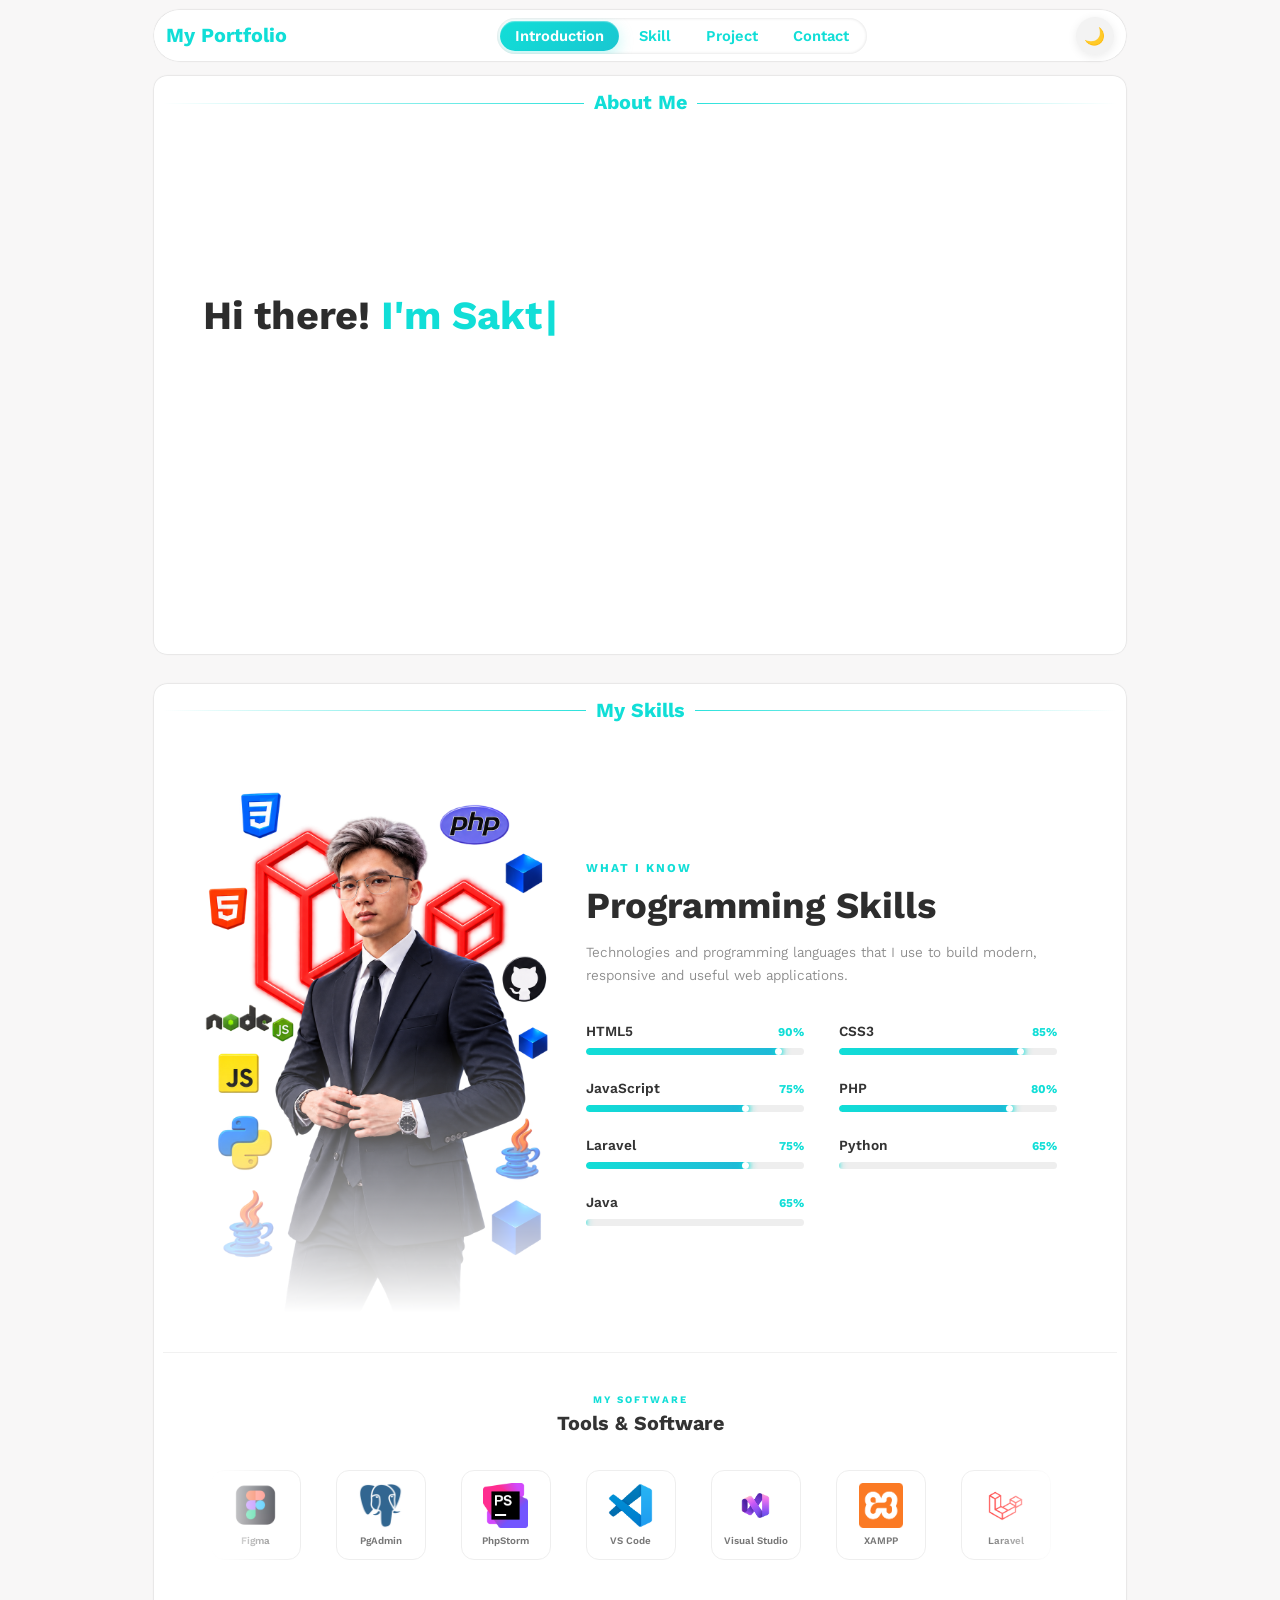
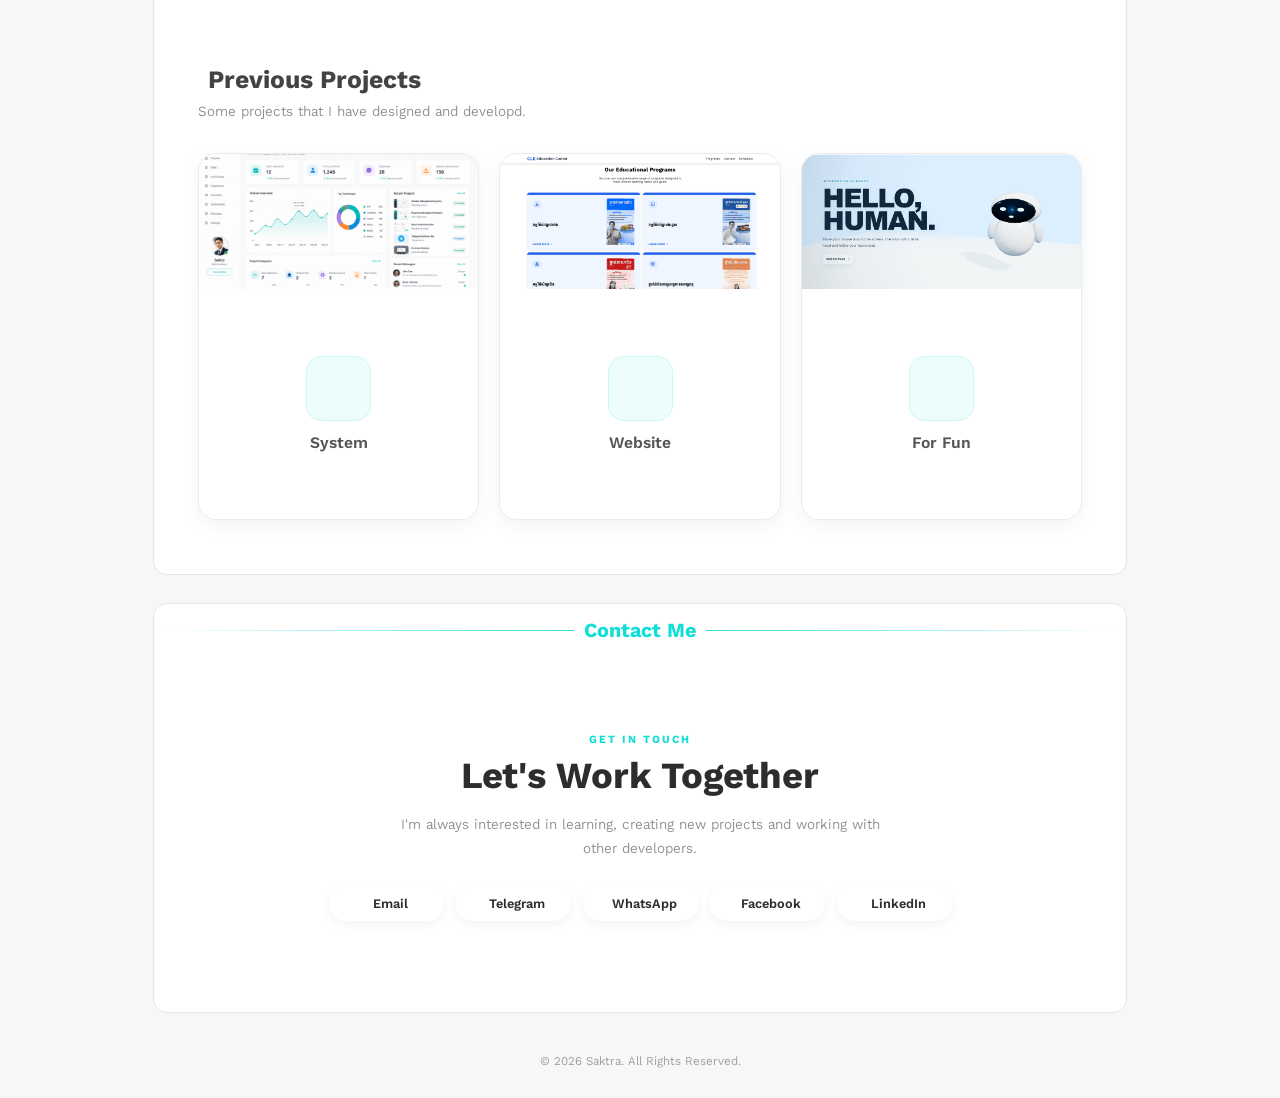
==== commit 1b5c5a02: "Update index.html" ====
--- a/index.html
+++ b/index.html
@@ -238,7 +238,7 @@
                     ================================ -->
 
               <div class="tool-item">
-                <img src="/image/figma.png" alt="Figma" />
+                <img src="./image/figma.png" alt="Figma" />
 
                 <span> Figma </span>
               </div>
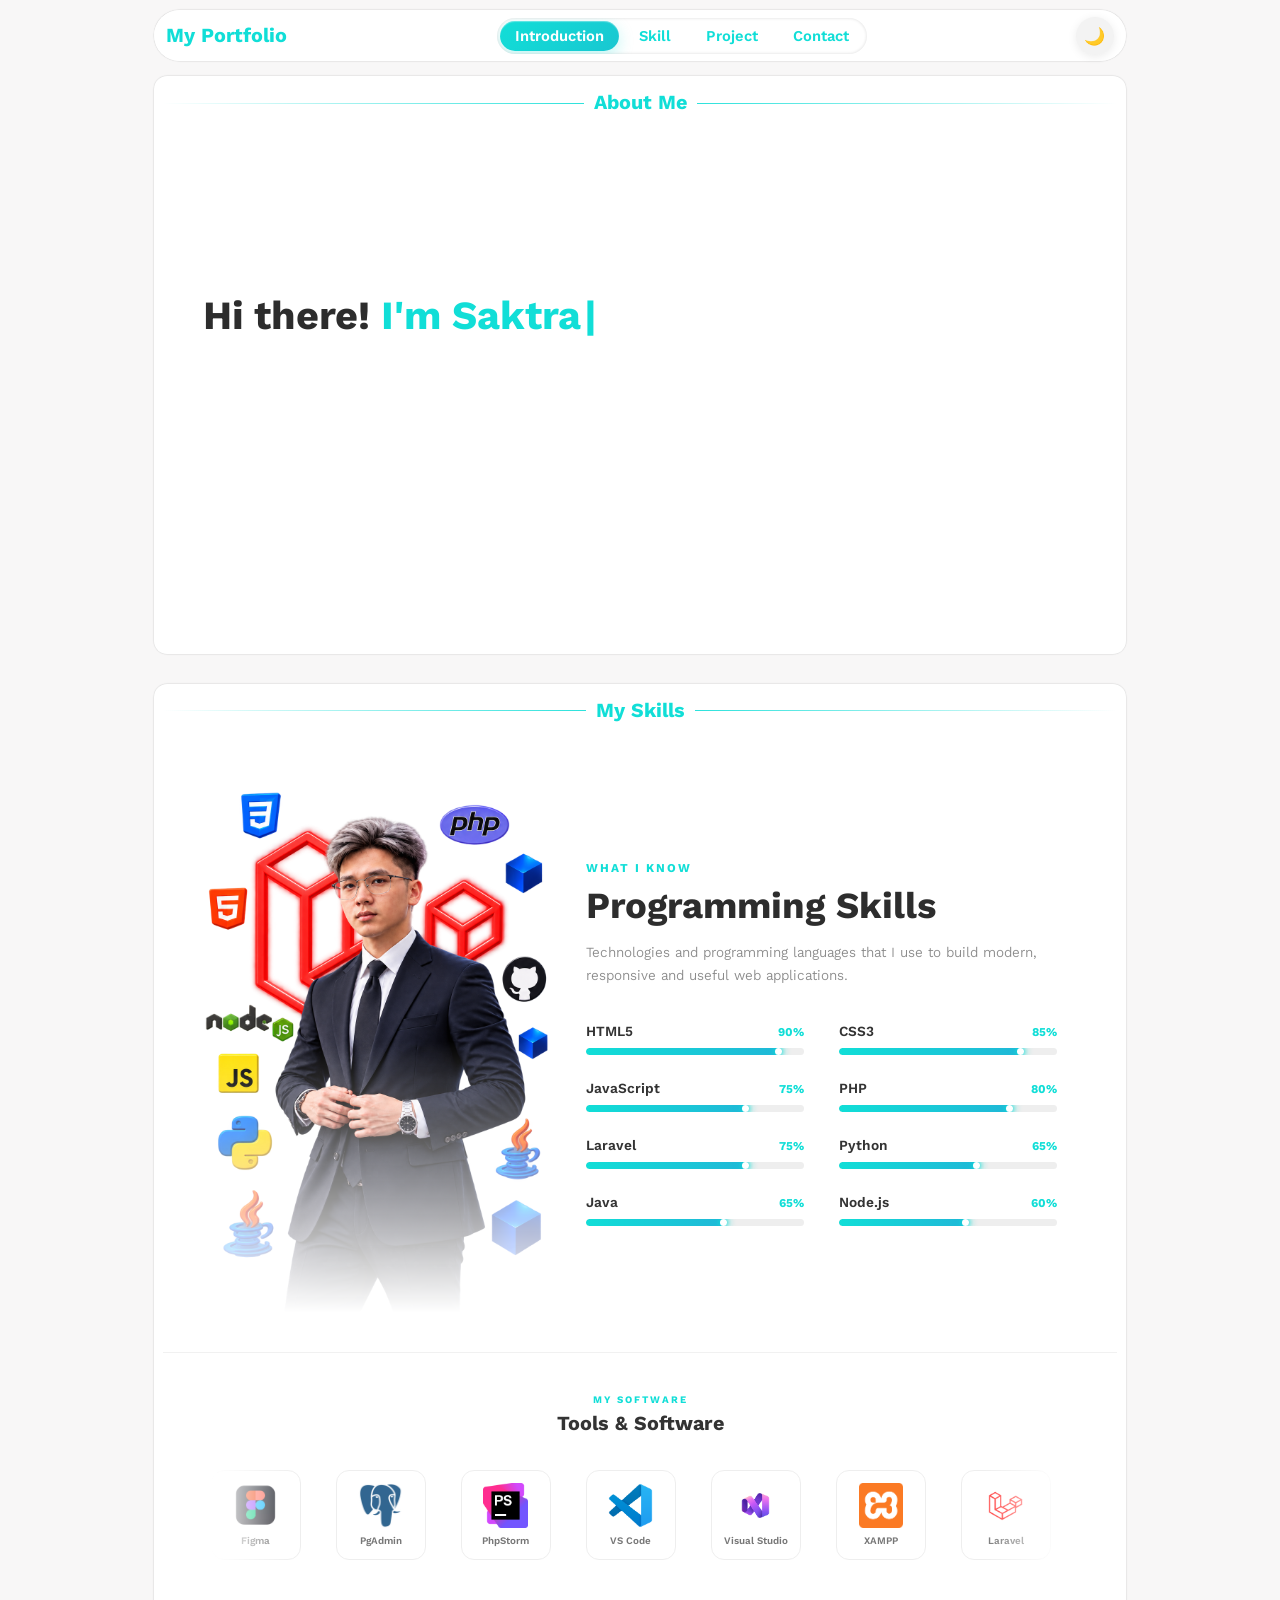
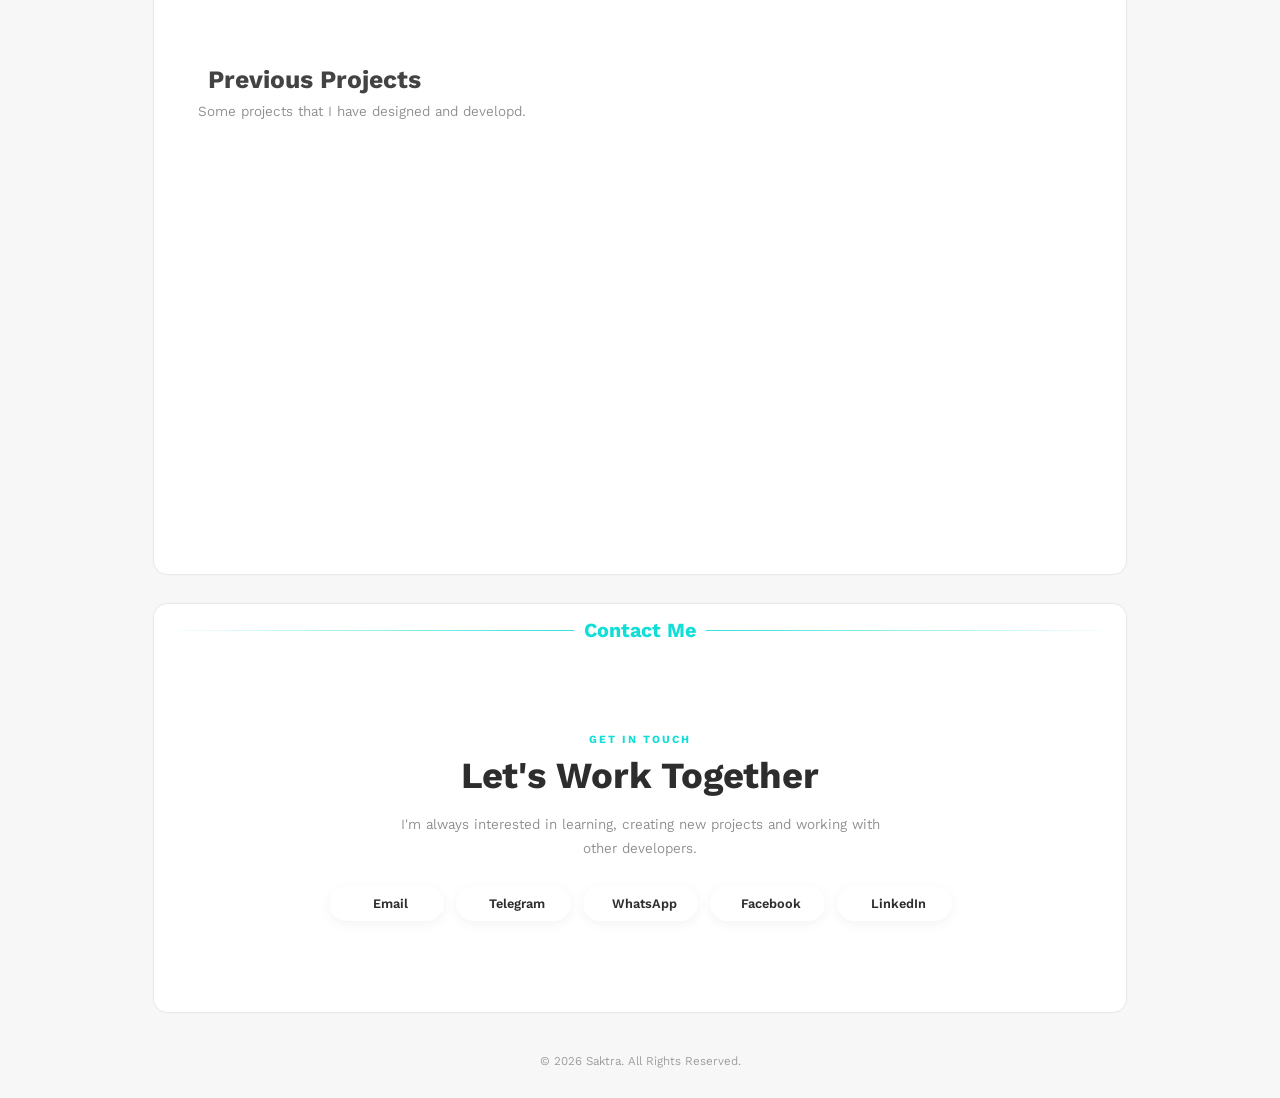
==== commit 3f7b78a4: "Update index.html" ====
--- a/index.html
+++ b/index.html
@@ -339,7 +339,7 @@
           <div class="gr-box">
             <div class="box" id="system">
                 <a href="project/system/system_cle/app/index.html">
-                  <img src="../image/web.png" alt="">
+                  <img src="./image/web.png" alt="">
                   <div class="container-box">
                     <div class="icon-box">
                       <i class="fi fi-brands-microsoft-edge"></i>
@@ -353,7 +353,7 @@
 
             <div class="box" id="website">
               <a href="#">
-                <img src="../image/website.png" alt="">
+                <img src="./image/website.png" alt="">
                 <div class="container-box">
                   <div class="icon-box">
                     <i class="fi fi-brands-github"></i>
@@ -367,7 +367,7 @@
 
             <div class="box" id="fun">
               <a href="project/ai/website_ai/web/index.html">
-                <img src="../image/robot.png" alt="">
+                <img src="./image/robot.png" alt="">
                 <div class="container-box">
                   <div class="icon-box">
                     <i class="fi fi-brands-soundcloud"></i>
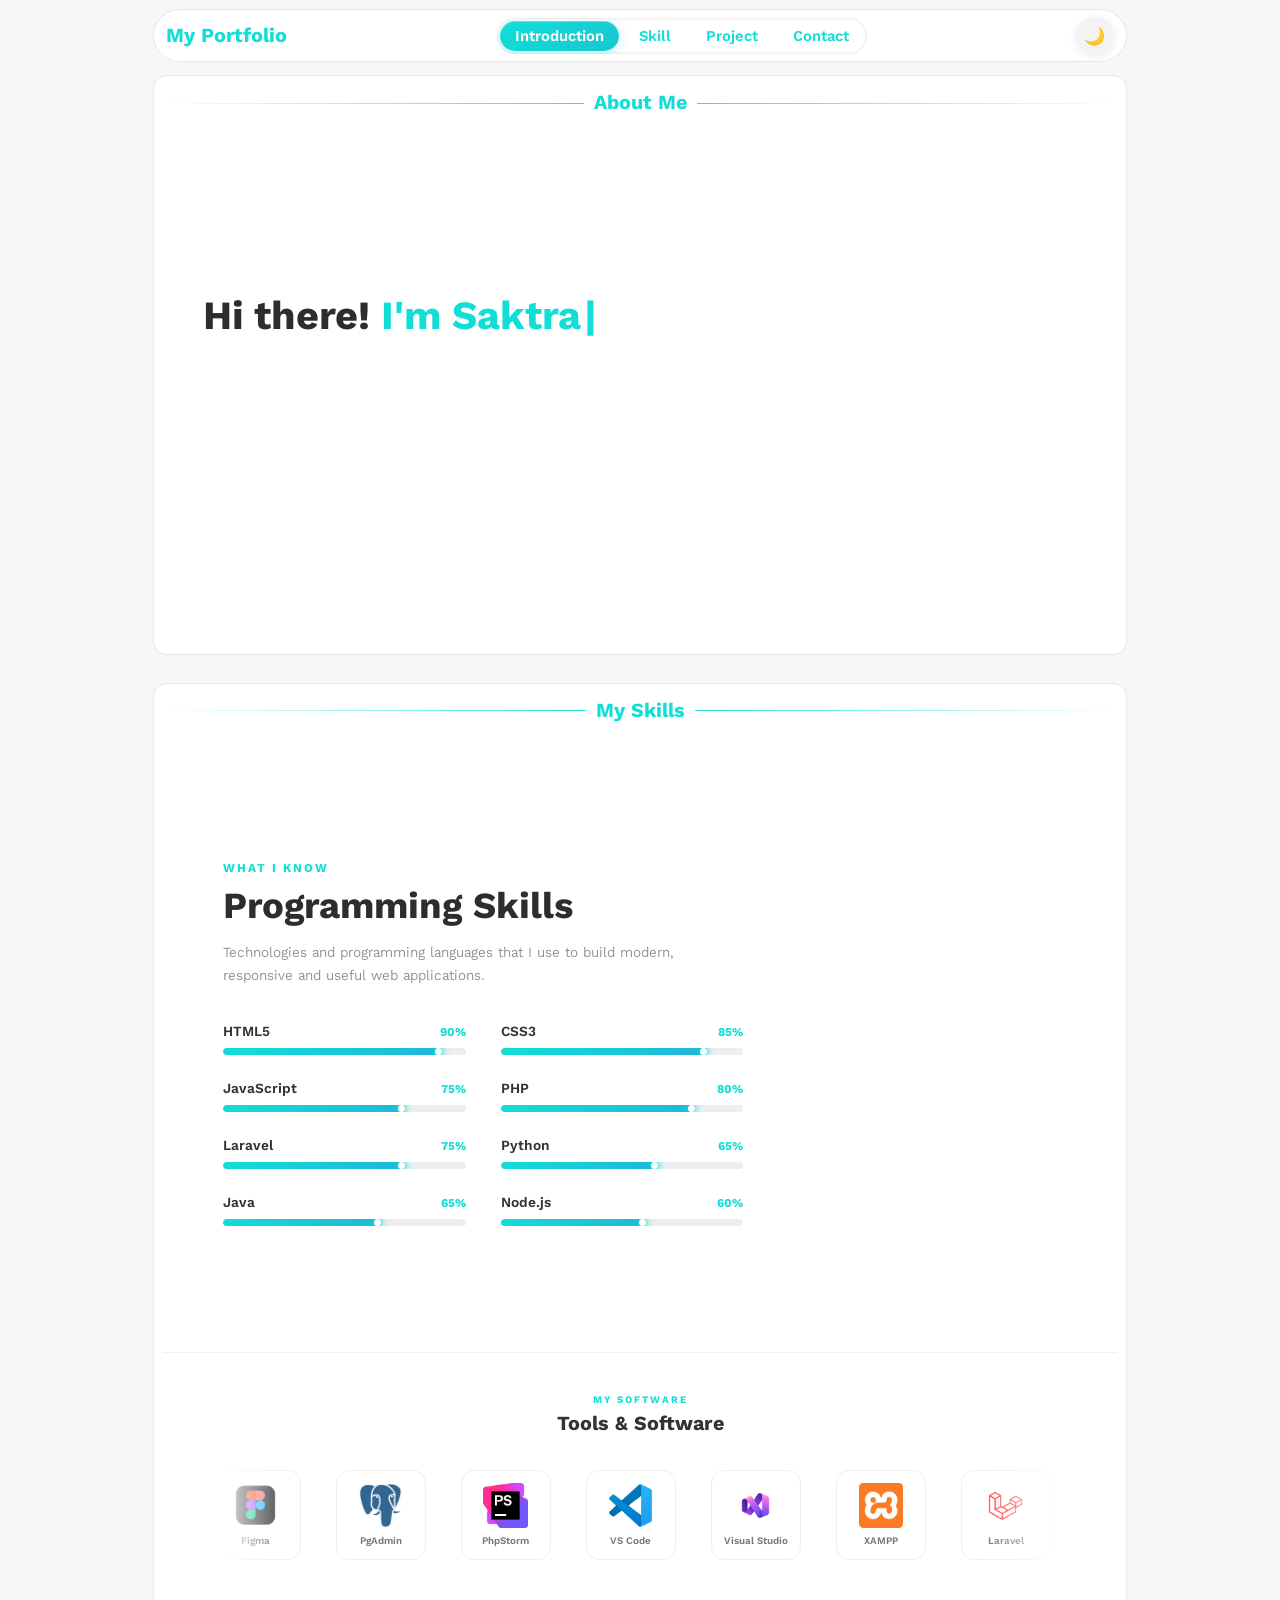
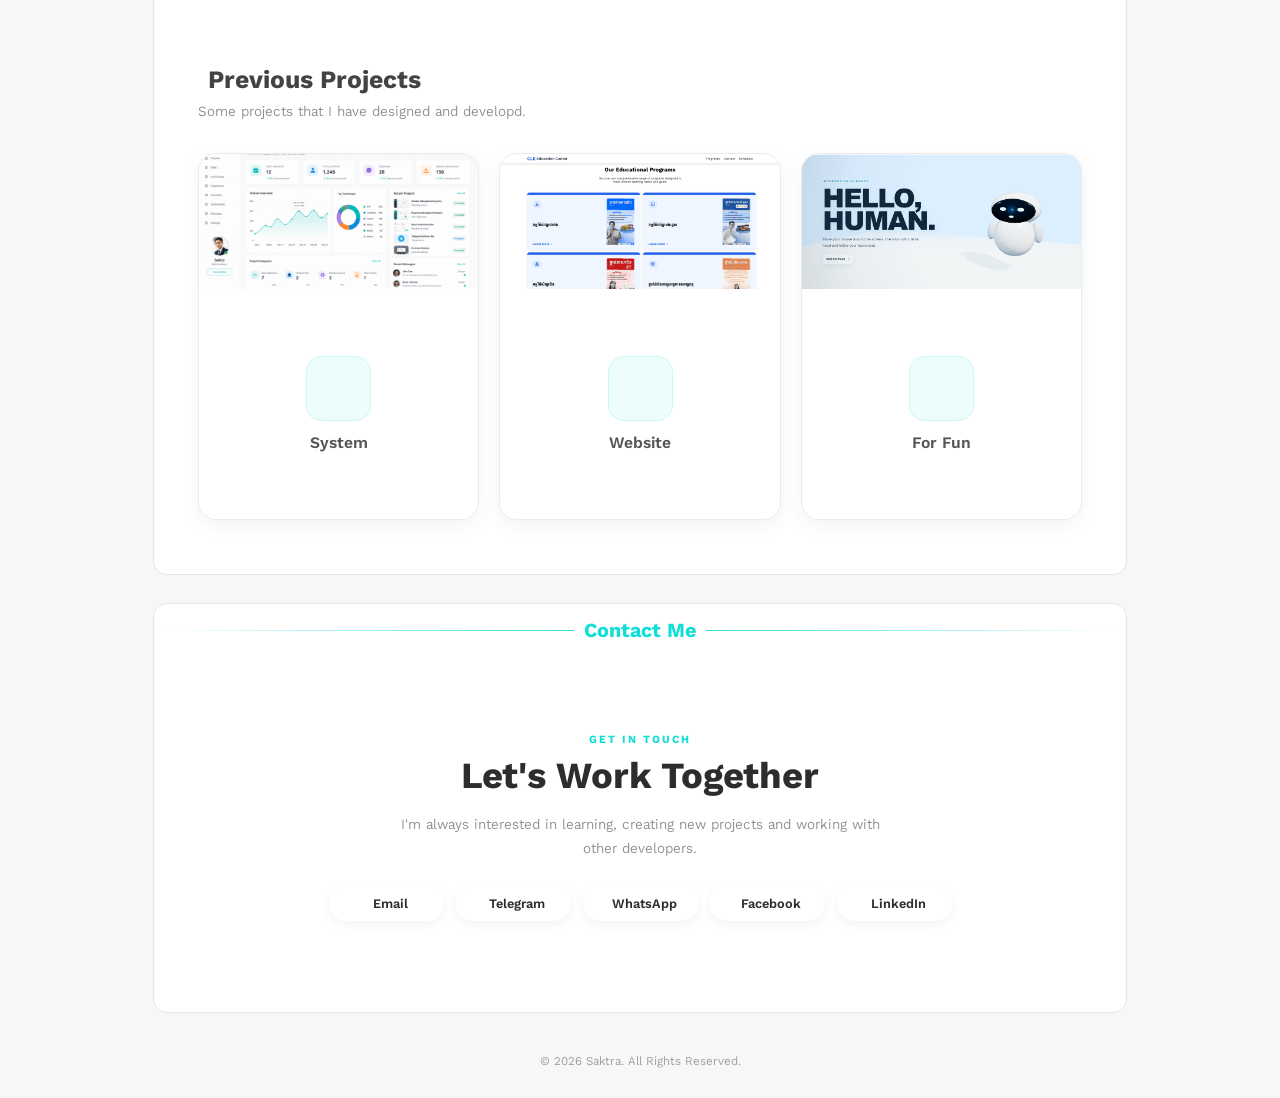
==== commit 38019afc: "Update index.html" ====
--- a/index.html
+++ b/index.html
@@ -85,10 +85,6 @@
           <!-- ==================================================
                  LEFT PHOTO
             ================================================== -->
-
-          <div class="skill-photo">
-            <img src="./image/my_photo4.png" alt="Saktra" />
-          </div>
 
           <!-- ==================================================
                  RIGHT SKILLS
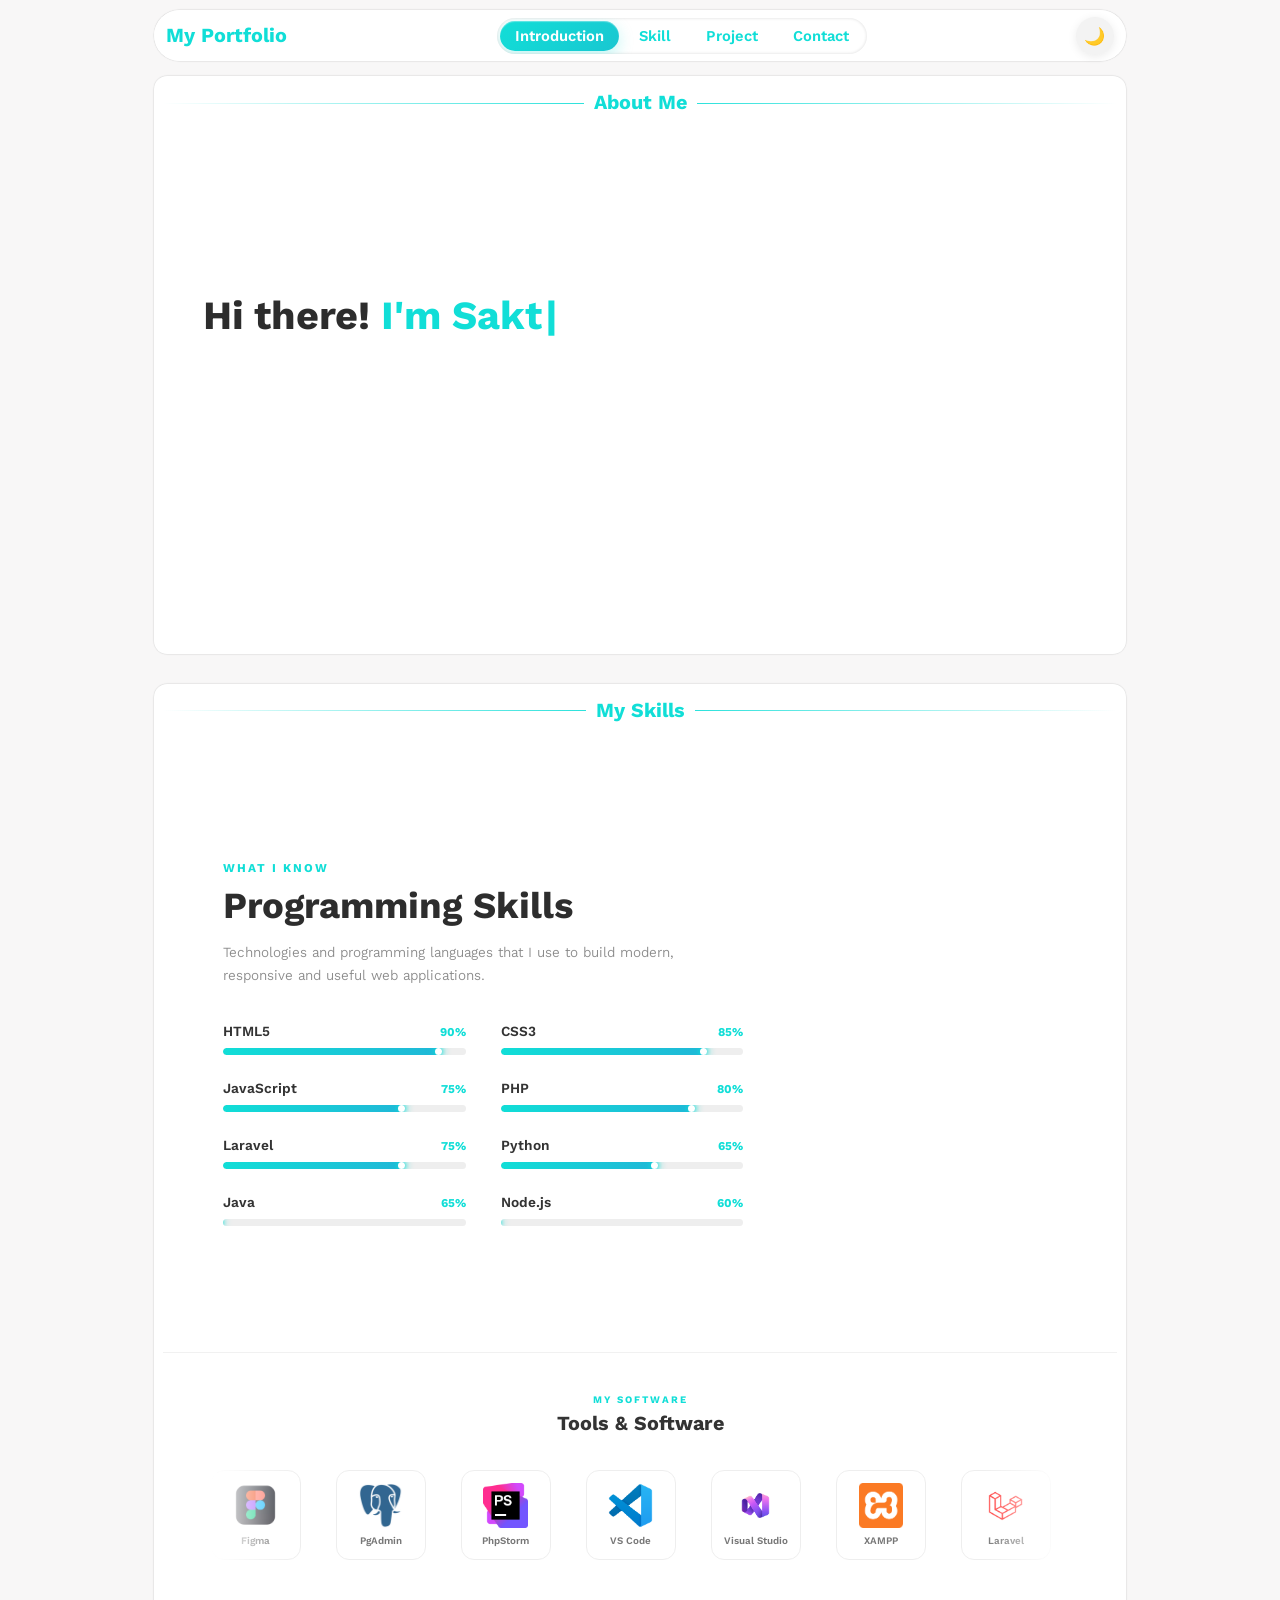
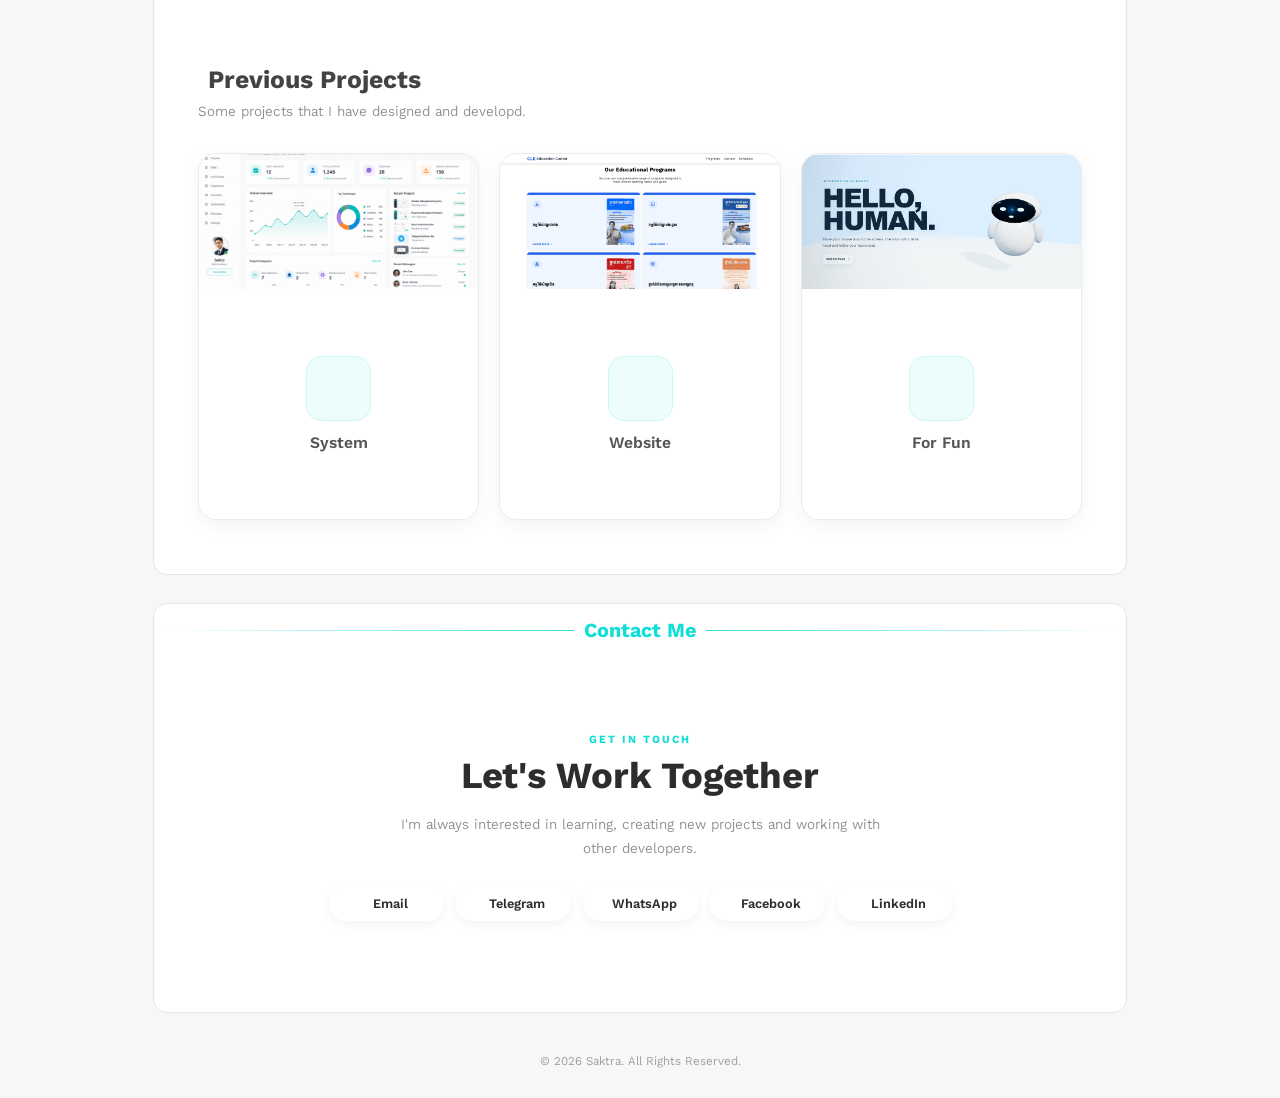
==== commit 07d27c45: "Update index.html" ====
--- a/index.html
+++ b/index.html
@@ -348,7 +348,7 @@
             </div>
 
             <div class="box" id="website">
-              <a href="#">
+              <a href="https://cleeducenter.com/">
                 <img src="./image/website.png" alt="">
                 <div class="container-box">
                   <div class="icon-box">
